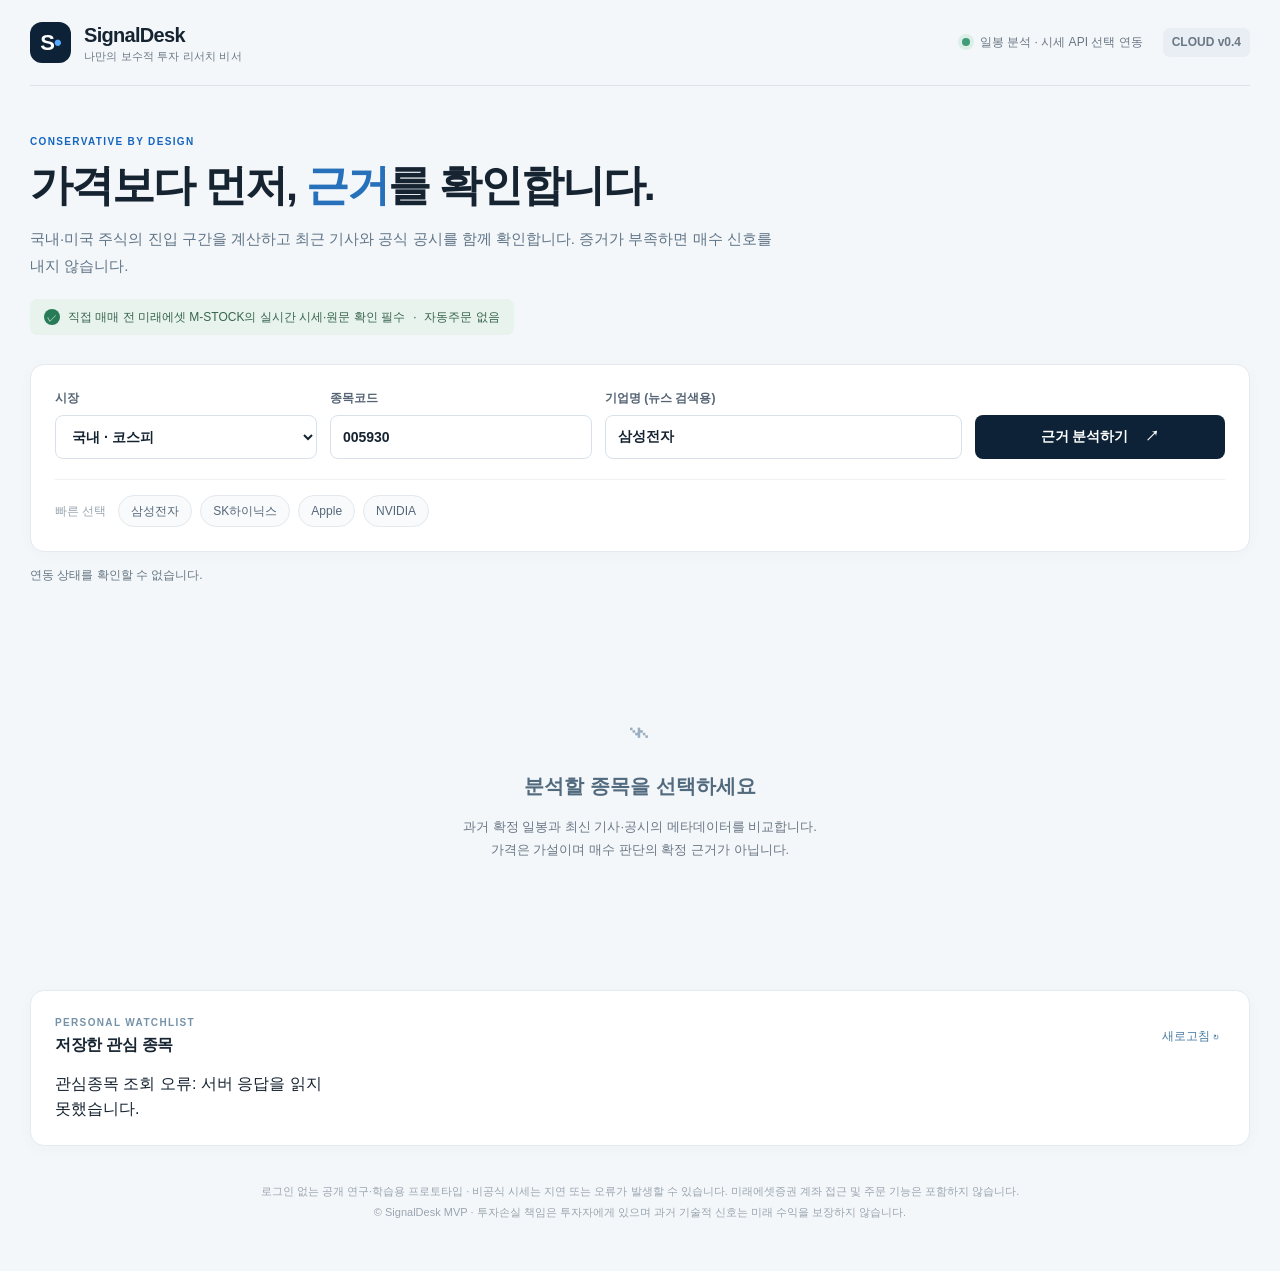
==== static/index.html @ 6f180c1d "Restore StockDesk v0.4 source snapshot for safe migration" ====
<!doctype html>
<html lang="ko">
<head>
  <meta charset="utf-8"/><meta name="viewport" content="width=device-width, initial-scale=1"/>
  <meta name="color-scheme" content="light"/>
  <title>매수 구간 연구소 | 보수적인 주식 가격 알림 비서</title>
  <link rel="stylesheet" href="/static/style.css"/>
</head>
<body>
  <div class="app-shell">
    <header class="topbar">
      <div class="brand"><div class="logo">S<span>•</span></div><div><strong>SignalDesk</strong><small>나만의 보수적 투자 리서치 비서</small></div></div>
      <div class="top-right"><div class="live-dot"></div><span>일봉 분석 · 시세 API 선택 연동</span><span class="version">CLOUD v0.4</span></div>
    </header>
    <main>
      <section class="hero">
        <div class="hero-label">CONSERVATIVE BY DESIGN</div>
        <h1>가격보다 먼저, <em>근거</em>를 확인합니다.</h1>
        <p>국내·미국 주식의 진입 구간을 계산하고 최근 기사와 공식 공시를 함께 확인합니다. 증거가 부족하면 매수 신호를 내지 않습니다.</p>
        <div class="safety"><span class="shield">✓</span> 직접 매매 전 미래에셋 M-STOCK의 실시간 시세·원문 확인 필수 <span>·</span> 자동주문 없음</div>
      </section>

      <section class="search-panel">
        <form id="analyze-form">
          <label>시장<select id="market"><option value="KOSPI">국내 · 코스피</option><option value="KOSDAQ">국내 · 코스닥</option><option value="US">미국 · NYSE/나스닥</option></select></label>
          <label>종목코드<input id="symbol" required placeholder="예: 005930" maxlength="18" value="005930"/></label>
          <label class="name-field">기업명 (뉴스 검색용)<input id="company-name" placeholder="예: 삼성전자" maxlength="80" value="삼성전자"/></label>
          <button id="analyze-btn" class="primary" type="submit">근거 분석하기 <span>↗</span></button>
        </form>
        <div class="quick-picks"><span>빠른 선택</span>
          <button type="button" data-market="KOSPI" data-symbol="005930" data-name="삼성전자">삼성전자</button>
          <button type="button" data-market="KOSPI" data-symbol="000660" data-name="SK하이닉스">SK하이닉스</button>
          <button type="button" data-market="US" data-symbol="AAPL" data-name="Apple">Apple</button>
          <button type="button" data-market="US" data-symbol="NVDA" data-name="NVIDIA">NVIDIA</button>
        </div>
      </section>

      <section class="status-bar" id="setup-state">설정 상태 확인 중…</section>
      <div id="app-message" role="status" class="notice" hidden></div>
      <div id="empty-state" class="empty-state"><div class="empty-icon">⌁</div><h2>분석할 종목을 선택하세요</h2><p>과거 확정 일봉과 최신 기사·공시의 메타데이터를 비교합니다.<br/>가격은 가설이며 매수 판단의 확정 근거가 아닙니다.</p></div>

      <div id="result-area" hidden>
        <section class="result-head card"><div><div class="eyebrow" id="result-market">MARKET OVERVIEW</div><h2 id="result-name"></h2><div class="result-date" id="result-date"></div></div>
          <div class="price-block"><div class="eyebrow">마지막 확정 종가</div><div class="price" id="close-price"></div><div class="status-pill" id="signal-status"></div></div></section>
        <section class="card quote-card"><div><div class="eyebrow">OPTIONAL MARKET SNAPSHOT</div><h3>추가 시세 조회 (KIS 선택 연동)</h3><p id="quote-info" class="small-note">KIS API가 연결되지 않으면 확정 종가만 분석합니다.</p></div><div id="quote-value" class="quote-value">별도 시세 미연결</div></section>
        <div class="analysis-grid">
          <div class="main-column">
            <section class="card range-card"><div class="section-heading"><div><div class="eyebrow">PRICE ZONE · 기술적 시나리오</div><h3>매수 검토 가격대</h3></div><div class="info-icon" title="기술적 수준을 수식으로 계산한 가격 가설입니다.">ⓘ</div></div>
              <div class="entry-zone" id="entry-zone">—</div><div class="entry-caption">이 구간에 왔다고 무조건 매수하는 것은 아닙니다. 모든 검증 조건을 통과해야 검토할 수 있습니다.</div>
              <div class="price-stats"><div><div class="stat-title">손절 기준 가설</div><strong id="stop-price">—</strong></div><div><div class="stat-title">60일 고가 90분위 저항</div><strong id="target-price">—</strong></div><div><div class="stat-title">예상 손익비</div><strong id="rr-value">—</strong></div></div>
              <div class="chart-wrap"><svg id="price-chart" viewBox="0 0 750 255" preserveAspectRatio="none" role="img" aria-label="최근 확정 일봉의 종가 및 기술적 수준"></svg></div>
              <div class="chart-legend"><span><i class="legend-dot black"></i>확정 종가</span><span><i class="legend-dot blue"></i>진입 검토 구간</span><span><i class="legend-dot red"></i>손절 기준</span></div>
            </section>
            <section class="card"><div class="section-heading"><div><div class="eyebrow">CHECKLIST</div><h3>가격 산출에 사용한 검증 조건</h3></div><span class="subtle" id="pass-count"></span></div><div id="condition-list" class="check-list"></div></section>
            <section class="card evidence-explainer"><div class="section-heading"><div><div class="eyebrow">PRICE REASONS · 설명 가능한 산식</div><h3>왜 이 가격대를 관찰하나요?</h3></div><a class="guide-link" href="/static/evidence-guide.html" target="_blank" rel="noopener noreferrer">전체 분석 기준 보기 ↗</a></div><div id="evidence-reasons" class="reason-list">분석 후 가격·위험·근거 요약이 나타납니다.</div></section>
            <section class="card"><div class="eyebrow">EXPLAINABILITY</div><h3>가격이 계산되는 방법</h3><div class="method-list" id="formula-list"></div><p class="small-note" id="formula-caveat"></p></section>
          </div>
          <aside class="side-column">
            <section class="card verification"><div class="eyebrow">EVIDENCE GATE</div><h3>외부 근거 확인</h3><p class="subtle">뉴스·공시는 제목/발행일과 링크를 수집합니다. 원문 내용은 사람이 직접 확인해야 합니다.</p><div id="evidence-check-list" class="check-list"></div><div class="alert-warning" id="red-flags" hidden></div></section>
            <section class="card"><div class="section-heading"><div><div class="eyebrow">LIVE SOURCES*</div><h3>최신 기사</h3></div><span class="small-tag">발행시점 표시</span></div><div id="news-list" class="source-list"></div><p class="small-note">*RSS 수집 시점 기준. 원문 전문·실시간 속보 확인을 보장하지 않습니다.</p></section>
            <section class="card"><div class="section-heading"><div><div class="eyebrow">OFFICIAL FILINGS</div><h3>금융감독원 / SEC 공시</h3></div></div><div id="filings-list" class="source-list"></div></section>
            <section class="card"><div class="section-heading"><div><div class="eyebrow">OFFICIAL FINANCIAL FACTS</div><h3>공식 재무계정</h3></div></div><p class="subtle">OpenDART / SEC에 등록된 공시 수치입니다. 연결/별도, 분기 누적 여부, 회계기간을 확인해야 하며 단독으로 적정 매수가를 산출하지 않습니다.</p><div id="financials-list" class="source-list"></div></section>
            <section class="card"><div class="section-heading"><div><div class="eyebrow">RESEARCH COVERAGE · UNVERIFIED</div><h3>증권사 보고서 관련 보도</h3></div></div><p class="subtle">원문 리포트를 자동 열람하거나 검증한 것이 아니라, 목표주가·실적전망 관련 보도 검색 결과입니다. 보도 속 수치와 발행기관·발행일을 원문과 대조해야 합니다.</p><div id="research-list" class="source-list"></div></section>
            <section class="card"><div class="section-heading"><div><div class="eyebrow">AI NOTES · OPTIONAL</div><h3>추가 AI 요약 (공개 웹앱 비활성)</h3></div></div><div id="ai-content" class="summary-block">공개 서버에서 무제한 유료 API 호출을 막기 위해 AI 요약을 비활성화합니다. 가격 산출 근거와 자료 목록은 위에 표시됩니다.</div></section>
          </aside>
        </div>
        <section class="card document-library"><div class="section-heading"><div><div class="eyebrow">TRACEABLE EVIDENCE · 근거 자료실</div><h3>이 종목의 가격 판단에 참고할 문서</h3></div><span class="small-tag" id="document-count">자료 확인 전</span></div><p class="subtle">각 자료는 가격 계산에 사용했는지, 공식 원문인지, 기사 제목만 확인했는지를 구분합니다. 제목 검색만으로 보고서 원문을 분석했다고 주장하지 않습니다.</p><div id="document-index" class="document-index"><p class="source-empty">종목 분석 후 관련 자료가 표시됩니다.</p></div><p class="small-note">공시·재무자료는 수집 가능한 경우에만 표시됩니다. 최신 기사와 리포트 관련 보도는 검증되지 않은 참고 자료입니다.</p><a class="guide-link" href="/static/evidence-guide.html" target="_blank" rel="noopener noreferrer">매수가 산식·검증 조건·출처 우선순위 설명서 열기 ↗</a></section>
        <section class="card backtest-card"><div class="section-heading"><div><div class="eyebrow">TECHNICAL-ONLY BACKTEST</div><h3>과거 데이터에서 매매 규칙 검증하기</h3></div></div><p class="subtle">뉴스·공시의 과거 시점 원문을 복원하지 않은 <strong>기술지표만의 과거 검증</strong>입니다. 신호를 종가에 확인한 후 다음 거래일 시가가 범위 안일 때만 진입합니다. 손절·저항 동시 도달 시 손절을 먼저 적용합니다.</p><div class="backtest-actions"><label>최대 보유 기간<select id="backtest-horizon"><option value="5">5거래일</option><option value="10" selected>10거래일</option><option value="20">20거래일</option></select></label><button class="secondary" id="backtest-button" type="button">최근 3년 기술적 전략 검증</button></div><div id="backtest-result" class="backtest-output" aria-live="polite">검증을 실행하면 실제 과거 데이터 기준 거래 건수, 승률, 수익률, 최대 낙폭과 가정을 확인할 수 있습니다.</div></section>
        <section class="card watch-card"><div><div class="eyebrow">PRICE ALERT</div><h3>관심 종목 &amp; 가격 기준 저장</h3><p class="subtle" id="watch-help">환경 확인 중…</p></div>
        <form id="watch-form"><label>매수 관찰 기준 (이하)<input type="number" id="watch-buy" placeholder="선택" min="0.01" step="0.01"/></label><label>매도 관찰 기준 (이상)<input type="number" id="watch-sell" placeholder="선택" min="0.01" step="0.01"/></label><button class="secondary" type="submit">관심 종목 저장</button></form></section>
      </div>
      <section class="card watchlist-panel"><div class="section-heading"><div><div class="eyebrow">PERSONAL WATCHLIST</div><h3>저장한 관심 종목</h3></div><button class="text-btn" id="refresh-watch" type="button">새로고침 ↻</button></div><div id="watchlist-items" class="watch-items"><div class="subtle">저장된 종목을 불러오는 중…</div></div></section>
      <footer>로그인 없는 공개 연구·학습용 프로토타입 · 비공식 시세는 지연 또는 오류가 발생할 수 있습니다. 미래에셋증권 계좌 접근 및 주문 기능은 포함하지 않습니다.<br/>© SignalDesk MVP · 투자손실 책임은 투자자에게 있으며 과거 기술적 신호는 미래 수익을 보장하지 않습니다.</footer>
    </main>
  </div>
  <script defer src="/static/app.js"></script>
</body>
</html>
---- static/style.css ----
:root{--ink:#162331;--sub:#6a7785;--muted:#9aa6b1;--border:#e4eaf0;--bg:#f4f7fa;--card:#fff;--blue:#1565c0;--navy:#0d2236;--green:#177b55;--red:#c24c52;--amber:#9e6b18}
*{box-sizing:border-box}html,body{margin:0;padding:0}body{font-family:Inter,'Pretendard',-apple-system,BlinkMacSystemFont,'Segoe UI','Malgun Gothic',sans-serif;background:var(--bg);color:var(--ink);line-height:1.53}button,input,select{font:inherit}button{cursor:pointer}button:disabled{opacity:.55;cursor:wait}
.app-shell{max-width:1320px;margin:auto;padding:0 30px 40px}.topbar{height:86px;display:flex;align-items:center;justify-content:space-between;border-bottom:1px solid #dce4ea}.brand{display:flex;gap:13px;align-items:center}.brand strong{display:block;font-size:20px;font-weight:800;letter-spacing:-.7px}.brand small{display:block;color:var(--sub);font-size:11px;letter-spacing:.15px;margin-top:-3px}.logo{width:41px;height:41px;border-radius:12px;background:var(--navy);color:#fff;display:flex;justify-content:center;align-items:center;font-weight:800;font-size:22px;letter-spacing:-1px}.logo span{color:#58a8ff}.top-right{display:flex;align-items:center;gap:10px;font-size:12px;color:var(--sub)}.live-dot{height:8px;width:8px;background:#409b79;border-radius:50%;box-shadow:0 0 0 4px #dcefe7}.version{background:#e9eef4;padding:5px 9px;border-radius:7px;margin-left:10px;font-weight:700}
.hero{padding:48px 0 29px}.hero-label,.eyebrow{font-size:10px;letter-spacing:1.35px;font-weight:800;color:#7592a9}.hero-label{color:var(--blue)}.hero h1{font-size:clamp(28px,3.7vw,43px);letter-spacing:-2px;margin:10px 0 12px;line-height:1.25}.hero h1 em{font-style:normal;color:#2771ba}.hero p{color:#607587;margin:0;max-width:750px;font-size:15px;line-height:1.8}.safety{font-size:12px;color:#38654e;margin-top:20px;background:#e8f3ed;padding:9px 14px;display:inline-flex;align-items:center;gap:8px;border-radius:7px}.shield{border-radius:50%;background:#277b57;color:white;height:16px;width:16px;display:inline-flex;justify-content:center;align-items:center;font-size:10px}
.search-panel,.card{background:var(--card);border:1px solid var(--border);border-radius:14px;box-shadow:0 3px 15px rgba(33,61,86,.027)}.search-panel{padding:24px}.search-panel form{display:grid;grid-template-columns:1.1fr 1.1fr 1.5fr 1.05fr;align-items:end;gap:13px}label{display:flex;flex-direction:column;gap:7px;font-size:12px;font-weight:700;color:#556474}input,select{border:1px solid #d8e1e9;border-radius:8px;background:white;color:var(--ink);padding:12px;font-size:14px;min-width:0;outline:none;height:44px}input:focus,select:focus{border-color:#5e97d0;box-shadow:0 0 0 3px #e5f0fc}button.primary{border:none;border-radius:8px;background:var(--navy);color:white;height:44px;font-size:14px;font-weight:700;display:flex;align-items:center;justify-content:center;gap:17px}button.primary:hover{background:#24465f}.quick-picks{display:flex;align-items:center;gap:8px;border-top:1px solid #eff2f5;margin-top:20px;padding-top:15px;flex-wrap:wrap}.quick-picks span{color:var(--muted);font-size:12px;margin-right:4px}.quick-picks button{border:1px solid #e3e9ee;padding:6px 12px;border-radius:20px;background:#f8fafb;color:#55677a;font-size:12px}.quick-picks button:hover{color:var(--blue);border-color:#c3d9eb}
.status-bar{font-size:12px;color:#667783;margin:14px 0 24px}.notice{margin:15px 0;background:#fff7e7;padding:13px 16px;color:#85601d;border:1px solid #f1d8a5;border-radius:9px;font-size:13px}.empty-state{padding:90px 20px 95px;text-align:center;color:var(--sub)}.empty-icon{font-size:41px;margin-bottom:10px;color:#9baec0}.empty-state h2{font-size:20px;color:#526a7e;margin:0 0 9px}.empty-state p{font-size:13px;line-height:1.8}.card{padding:24px}.result-head{display:flex;justify-content:space-between;align-items:center;margin-bottom:18px;gap:20px}.result-head h2{font-size:28px;letter-spacing:-.9px;margin:4px 0}.result-date{font-size:12px;color:var(--sub)}.price-block{text-align:right}.price{font-size:28px;line-height:1.35;font-weight:800;letter-spacing:-.9px}.status-pill{font-size:12px;font-weight:700;border-radius:30px;padding:5px 12px;display:inline-block;margin-top:7px;color:#546b78;background:#ebf0f3}.status-pill.ok{color:#21734d;background:#e4f4eb}.status-pill.hold{color:#976515;background:#fff3d9}.status-pill.no{color:#687888;background:#edf2f6}.analysis-grid{display:grid;grid-template-columns:minmax(0,1.75fr) minmax(315px,1fr);gap:18px}.main-column,.side-column{display:flex;flex-direction:column;gap:18px;min-width:0}.section-heading{display:flex;align-items:center;justify-content:space-between;gap:12px}h3{font-size:16px;letter-spacing:-.3px;margin:3px 0 16px}.section-heading h3{margin-bottom:0}.info-icon{font-size:17px;color:#a3b1be}.entry-zone{font-size:clamp(24px,3vw,35px);font-weight:800;color:#1666b0;margin:17px 0 4px;letter-spacing:-1.1px}.entry-caption{font-size:12px;color:#778592}.price-stats{display:grid;grid-template-columns:repeat(3,1fr);margin-top:24px;padding:17px 0 18px;border-top:1px solid #eef2f6;border-bottom:1px solid #eef2f6;gap:12px}.price-stats>div{border-right:1px solid #eef2f6}.price-stats>div:last-child{border-right:0}.stat-title{font-size:11px;color:#8595a1;margin-bottom:5px}.price-stats strong{font-size:17px}.price-stats>div:first-child strong{color:var(--red)}.chart-wrap{margin-top:18px;background:linear-gradient(180deg,#fbfdff,#fff);border-radius:7px;min-height:255px}.chart-wrap svg{width:100%;height:255px}.chart-legend{display:flex;gap:20px;align-items:center;color:#82909d;font-size:11px}.legend-dot{display:inline-block;height:8px;width:8px;border-radius:2px;margin-right:5px}.legend-dot.black{background:#243e54}.legend-dot.blue{background:#8abaf0}.legend-dot.red{background:#e88787}.check-list{margin-top:14px}.check-item{display:flex;gap:10px;padding:11px 0;border-bottom:1px solid #eef2f5}.check-item:last-child{border-bottom:none}.check-icon{width:22px;height:22px;border-radius:50%;display:flex;align-items:center;justify-content:center;flex-shrink:0;font-size:11px;font-weight:800;background:#fff0e8;color:#b77a46}.check-icon.yes{background:#e5f4eb;color:#27815c}.check-name{font-size:13px;font-weight:700}.check-detail{font-size:11px;color:var(--sub);margin-top:3px;line-height:1.6}.subtle{font-size:12px;color:#81909c;line-height:1.7}.method-list{display:flex;flex-direction:column;gap:10px}.method-item{background:#f7f9fb;border:1px solid #edf0f4;border-radius:7px;padding:10px 12px}.method-item strong{font-size:11px;color:#5d7180;display:block;margin-bottom:3px}.method-item div{font-size:12px;color:#263e51}.small-note{font-size:11px;color:#8e9aa5;line-height:1.7;margin:12px 0 0}.source-list{margin-top:10px}.source-item{display:block;padding:12px 0;border-bottom:1px solid #eef1f4;text-decoration:none}.source-item:last-child{border-bottom:none}.source-item:hover .source-title{color:var(--blue)}.source-title{font-size:13px;line-height:1.6;color:#2b4459;font-weight:650}.source-meta{font-size:11px;color:#83939f;margin-top:5px}.source-empty{font-size:12px;color:#8896a1;padding:15px 0}.alert-warning{background:#fff4e6;border:1px solid #f5dcad;border-radius:8px;padding:13px;color:#8e6225;margin-top:12px;font-size:12px}.summary-block{font-size:12px;line-height:1.85;color:#576879;background:#f6f9fb;border-radius:8px;padding:15px;margin-top:16px;white-space:pre-line}.small-tag{font-size:10px;color:#738ca2;white-space:nowrap;background:#f1f5f8;padding:4px 7px;border-radius:7px}
.watch-card{margin-top:20px;display:grid;grid-template-columns:1.2fr 1.2fr;gap:20px;align-items:center}.watch-card p{margin:0}.watch-card form{display:flex;align-items:end;gap:12px}.watch-card form label{flex:1}.secondary{background:#e6eff7;border:1px solid #c9dae9;border-radius:8px;height:44px;white-space:nowrap;font-weight:700;color:#21557f;padding:0 17px}.secondary:hover{background:#dcebf7}.watchlist-panel{margin-top:20px}.watch-items{margin-top:15px;display:grid;gap:8px;grid-template-columns:repeat(auto-fill,minmax(250px,1fr))}.watch-item{border:1px solid #e6edf2;border-radius:9px;padding:12px 14px;display:flex;justify-content:space-between;align-items:center;gap:9px}.watch-item strong{display:block;font-size:13px}.watch-item small{display:block;font-size:11px;color:var(--sub);margin-top:3px}.watch-actions{display:flex;gap:4px}.watch-actions button{background:#f2f6f9;border:none;color:#5d7484;border-radius:5px;padding:7px 9px;font-size:11px}.watch-actions button:hover{background:#e5eef6}.text-btn{border:0;background:none;color:#487ba2;font-size:12px}code{font-family:'Cascadia Code',monospace;font-size:.95em}footer{padding:35px 0 8px;font-size:11px;color:#99a5b0;line-height:1.9;text-align:center}
@media(max-width:1050px){.search-panel form{grid-template-columns:repeat(2,1fr)}.analysis-grid{grid-template-columns:1fr}.side-column{display:grid;grid-template-columns:1fr 1fr;align-items:start}.watch-card{grid-template-columns:1fr}}@media(max-width:640px){.app-shell{padding:0 13px 30px}.topbar{height:70px}.top-right .version{display:none}.top-right{font-size:10px}.brand small{font-size:10px}.hero{padding:33px 4px 23px}.hero p{font-size:13px}.safety{font-size:11px;line-height:1.5}.search-panel,.card{padding:16px}.search-panel form{grid-template-columns:1fr 1fr;gap:10px}.search-panel .name-field{grid-column:1/3}.search-panel .primary{grid-column:1/3}.result-head{align-items:start}.result-head h2{font-size:20px}.price{font-size:20px}.entry-zone{font-size:26px}.price-stats strong{font-size:13px}.side-column{display:flex}.watch-card form{flex-wrap:wrap}.watch-card form label{min-width:40%}.watch-card form button{width:100%}}

.quote-card{margin:0 0 18px;display:flex;align-items:center;justify-content:space-between;gap:18px}.quote-card h3{margin-bottom:4px}.quote-card .small-note{margin-top:4px;max-width:830px}.quote-value{font-size:19px;font-weight:800;white-space:nowrap;color:#295e91}.backtest-card{margin-top:20px}.backtest-actions{display:flex;align-items:end;gap:12px;margin-top:15px}.backtest-actions label{min-width:155px}.backtest-output{padding-top:17px;font-size:12px;color:var(--sub)}.bt-grid{display:grid;grid-template-columns:repeat(5,minmax(0,1fr));gap:10px}.bt-grid>div{background:#f6f9fc;border-radius:7px;padding:13px 10px;display:flex;flex-direction:column;gap:5px}.bt-grid small{font-size:11px}.bt-grid strong{font-size:17px;color:#294e6f}.bt-trades{max-height:180px;overflow:auto;padding:10px 0;line-height:2}.bt-trades div{border-bottom:1px solid #eef3f7}.backtest-output details{margin-top:14px}@media(max-width:760px){.quote-card{display:block}.quote-value{margin-top:12px}.bt-grid{grid-template-columns:repeat(2,minmax(0,1fr))}.backtest-actions{flex-wrap:wrap}}

/* Cloud deployment login */
.cloud-access-form{display:flex;flex-wrap:wrap;gap:14px;align-items:end;max-width:700px;margin-top:12px}.cloud-access-form label{flex:1;min-width:210px}.cloud-access-form input{width:100%;margin-top:6px}

/* Transparent evidence index · v0.4 */
.evidence-explainer{border-color:#cbddeb}.reason-list{margin-top:17px}.reason-line{display:flex;gap:11px;align-items:flex-start;margin-bottom:9px}.reason-line>span{flex:0 0 25px;height:25px;background:#e8f1f9;color:#2c6295;border-radius:8px;text-align:center;line-height:25px;font-size:12px;font-weight:700}.reason-line p{margin:2px 0;font-size:12px;color:#40586b;line-height:1.7}.guide-link{font-size:12px;color:#286aa1;text-decoration:none;font-weight:650}.guide-link:hover{text-decoration:underline}.document-library{margin-top:20px}.document-index{display:grid;grid-template-columns:repeat(2,minmax(0,1fr));gap:12px;margin:18px 0}.evidence-document{display:block;padding:15px;border:1px solid #e4ebf0;border-radius:10px;text-decoration:none;color:inherit;background:#fcfdff}.evidence-document:hover{border-color:#8db7d6;background:#f5faff}.document-main{display:flex;flex-wrap:wrap;gap:6px;align-items:center}.document-main strong{font-size:12px}.document-tier{font-size:10px;font-weight:700;padding:3px 6px;border-radius:5px;background:#e8f2fa;color:#316895}.document-meta{color:#6f8394;font-size:10px;margin:7px 0}.evidence-document p{font-size:11px;color:#466173;margin:8px 0 4px}.evidence-document small{color:#997138;font-size:10px;line-height:1.5}@media(max-width:760px){.document-index{grid-template-columns:1fr}.evidence-explainer .section-heading,.document-library .section-heading{align-items:start;flex-direction:column}}
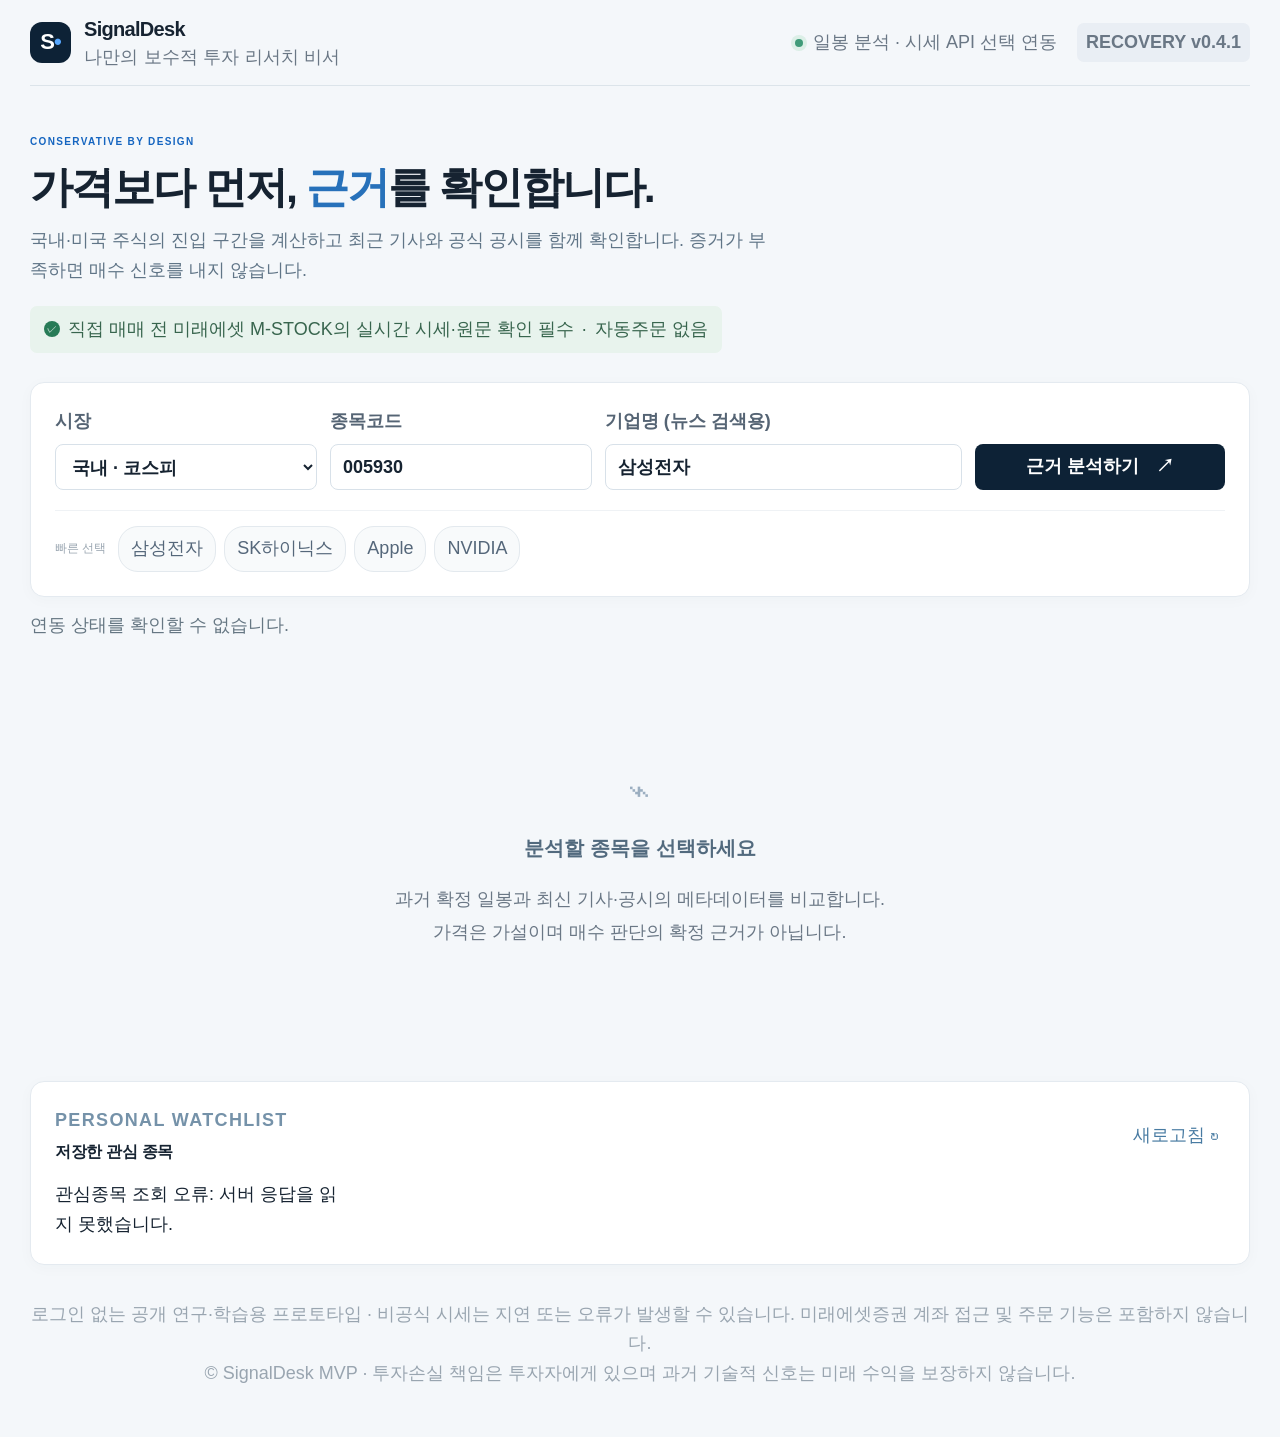
==== commit 8d6ec5b7: "Integrate Naver-only domestic candles, financial data safety gate, readable results" ====
--- a/static/index.html
+++ b/static/index.html
@@ -10,7 +10,7 @@
   <div class="app-shell">
     <header class="topbar">
       <div class="brand"><div class="logo">S<span>•</span></div><div><strong>SignalDesk</strong><small>나만의 보수적 투자 리서치 비서</small></div></div>
-      <div class="top-right"><div class="live-dot"></div><span>일봉 분석 · 시세 API 선택 연동</span><span class="version">CLOUD v0.4</span></div>
+      <div class="top-right"><div class="live-dot"></div><span>일봉 분석 · 시세 API 선택 연동</span><span class="version">RECOVERY v0.4.1</span></div>
     </header>
     <main>
       <section class="hero">
@@ -40,9 +40,10 @@
       <div id="empty-state" class="empty-state"><div class="empty-icon">⌁</div><h2>분석할 종목을 선택하세요</h2><p>과거 확정 일봉과 최신 기사·공시의 메타데이터를 비교합니다.<br/>가격은 가설이며 매수 판단의 확정 근거가 아닙니다.</p></div>
 
       <div id="result-area" hidden>
+        <section class="card quality-panel" aria-live="polite"><h3>데이터 정확성·재무 검증</h3><p id="quality-status">기준 데이터 확인 전</p><ul id="quality-warnings"></ul></section>
         <section class="result-head card"><div><div class="eyebrow" id="result-market">MARKET OVERVIEW</div><h2 id="result-name"></h2><div class="result-date" id="result-date"></div></div>
           <div class="price-block"><div class="eyebrow">마지막 확정 종가</div><div class="price" id="close-price"></div><div class="status-pill" id="signal-status"></div></div></section>
-        <section class="card quote-card"><div><div class="eyebrow">OPTIONAL MARKET SNAPSHOT</div><h3>추가 시세 조회 (KIS 선택 연동)</h3><p id="quote-info" class="small-note">KIS API가 연결되지 않으면 확정 종가만 분석합니다.</p></div><div id="quote-value" class="quote-value">별도 시세 미연결</div></section>
+        <section class="card quote-card"><div><div class="eyebrow">OPTIONAL MARKET SNAPSHOT</div><h3>현재가 참고: 국내 네이버증권 / 미국 KIS 선택 연동</h3><p id="quote-info" class="small-note">KIS API가 연결되지 않으면 확정 종가만 분석합니다.</p></div><div id="quote-value" class="quote-value">별도 시세 미연결</div></section>
         <div class="analysis-grid">
           <div class="main-column">
             <section class="card range-card"><div class="section-heading"><div><div class="eyebrow">PRICE ZONE · 기술적 시나리오</div><h3>매수 검토 가격대</h3></div><div class="info-icon" title="기술적 수준을 수식으로 계산한 가격 가설입니다.">ⓘ</div></div>
@@ -73,6 +74,6 @@
       <footer>로그인 없는 공개 연구·학습용 프로토타입 · 비공식 시세는 지연 또는 오류가 발생할 수 있습니다. 미래에셋증권 계좌 접근 및 주문 기능은 포함하지 않습니다.<br/>© SignalDesk MVP · 투자손실 책임은 투자자에게 있으며 과거 기술적 신호는 미래 수익을 보장하지 않습니다.</footer>
     </main>
   </div>
-  <script defer src="/static/app.js"></script>
+  <script defer src="/static/app.js?v=041r"></script>
 </body>
 </html>
--- a/static/style.css
+++ b/static/style.css
@@ -14,3 +14,8 @@
 
 /* Transparent evidence index · v0.4 */
 .evidence-explainer{border-color:#cbddeb}.reason-list{margin-top:17px}.reason-line{display:flex;gap:11px;align-items:flex-start;margin-bottom:9px}.reason-line>span{flex:0 0 25px;height:25px;background:#e8f1f9;color:#2c6295;border-radius:8px;text-align:center;line-height:25px;font-size:12px;font-weight:700}.reason-line p{margin:2px 0;font-size:12px;color:#40586b;line-height:1.7}.guide-link{font-size:12px;color:#286aa1;text-decoration:none;font-weight:650}.guide-link:hover{text-decoration:underline}.document-library{margin-top:20px}.document-index{display:grid;grid-template-columns:repeat(2,minmax(0,1fr));gap:12px;margin:18px 0}.evidence-document{display:block;padding:15px;border:1px solid #e4ebf0;border-radius:10px;text-decoration:none;color:inherit;background:#fcfdff}.evidence-document:hover{border-color:#8db7d6;background:#f5faff}.document-main{display:flex;flex-wrap:wrap;gap:6px;align-items:center}.document-main strong{font-size:12px}.document-tier{font-size:10px;font-weight:700;padding:3px 6px;border-radius:5px;background:#e8f2fa;color:#316895}.document-meta{color:#6f8394;font-size:10px;margin:7px 0}.evidence-document p{font-size:11px;color:#466173;margin:8px 0 4px}.evidence-document small{color:#997138;font-size:10px;line-height:1.5}@media(max-width:760px){.document-index{grid-template-columns:1fr}.evidence-explainer .section-heading,.document-library .section-heading{align-items:start;flex-direction:column}}
+
+/* v0.4.1 recovery: readable 18px Malgun Gothic; no small-text exceptions. */
+html,body{font-family:'Malgun Gothic','맑은 고딕',sans-serif;font-size:18px!important}
+body,button,input,select,label,p,small,summary,.small-note,.subtle,.source-meta,.check-detail,.eyebrow,.brand small,.result-date,.source-empty,.method-item div,.entry-caption,.quote-card .small-note,.top-right,.status-bar,.watch-item small,.source-title,.safety,.hero p,.quick-picks button,.stat-title,.status-pill,.check-name,.document-meta,.notice,footer{font-size:18px!important;line-height:1.65}
+input,select,button{min-height:46px} .quality-panel{margin-bottom:18px;border-left:5px solid #ad7c32;background:#fffaf2}.quality-panel ul{padding-left:25px;margin:6px 0}.quality-panel li{margin:4px 0}
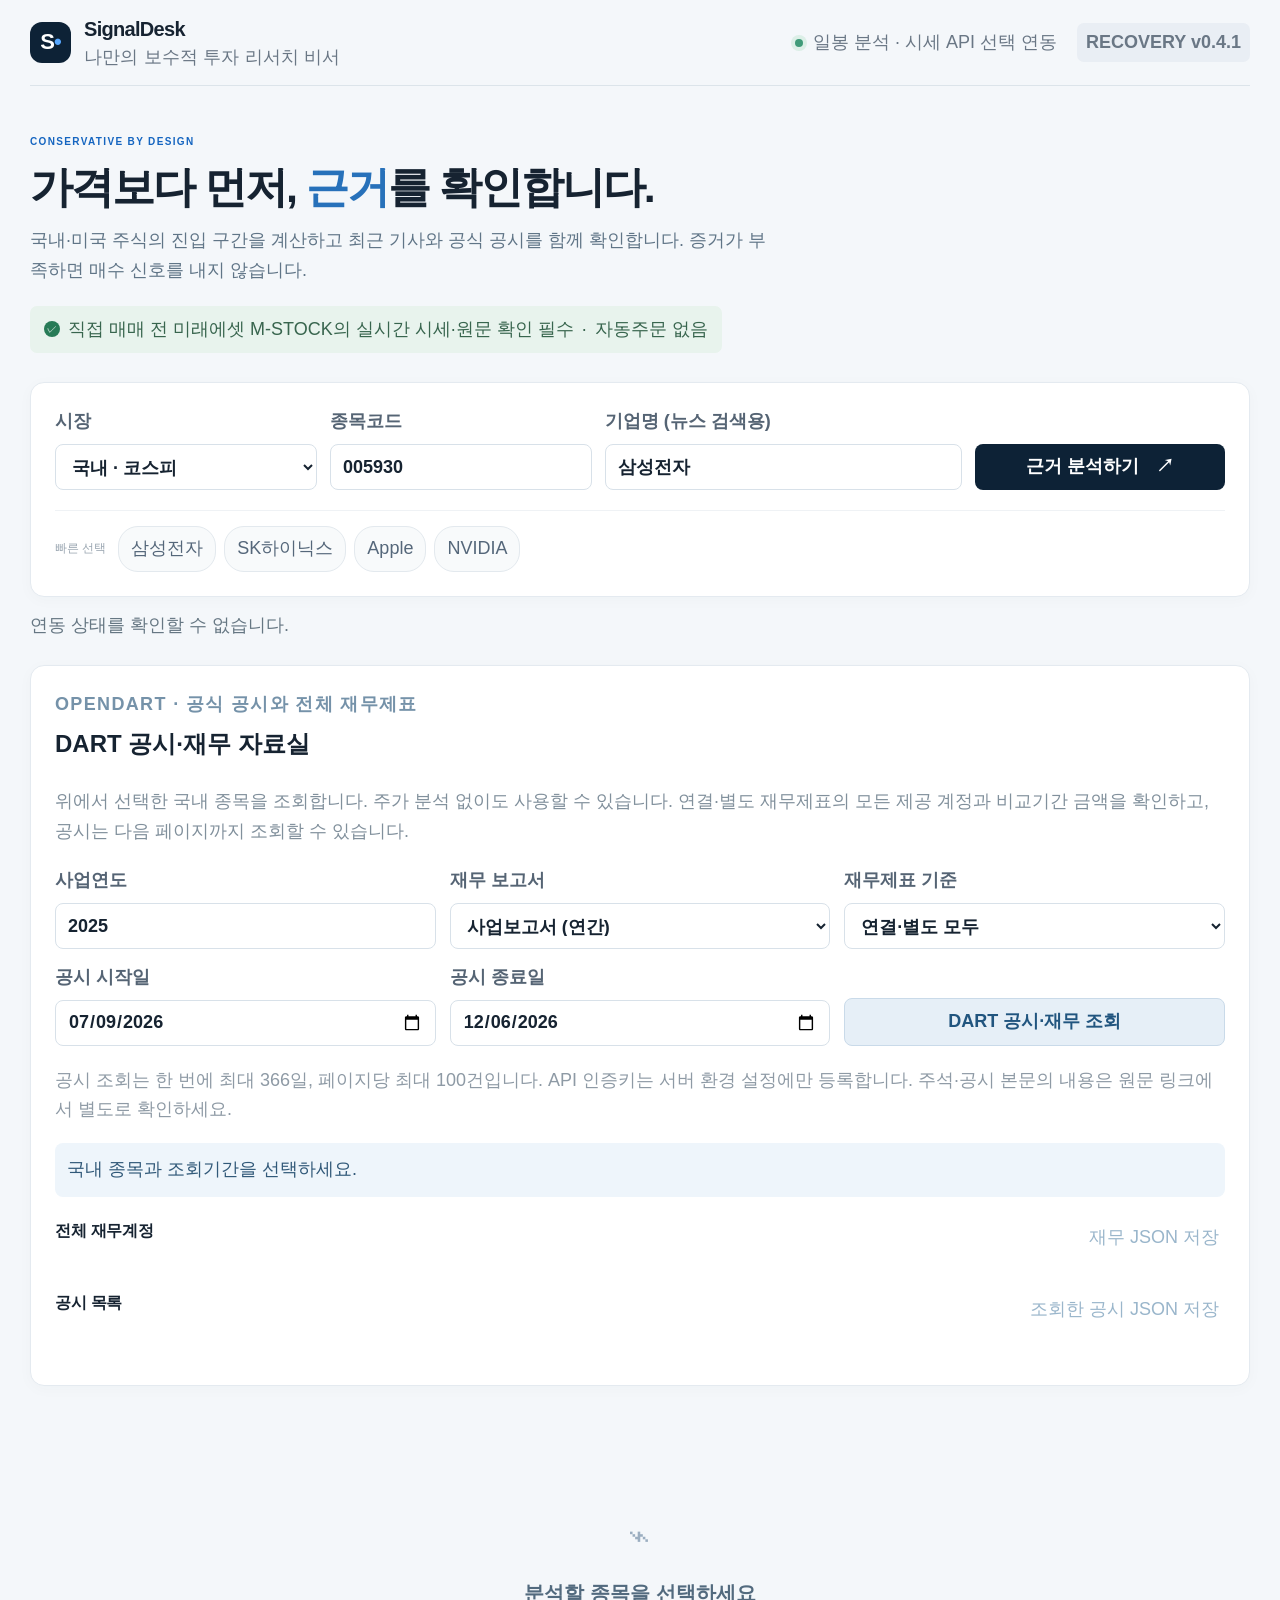
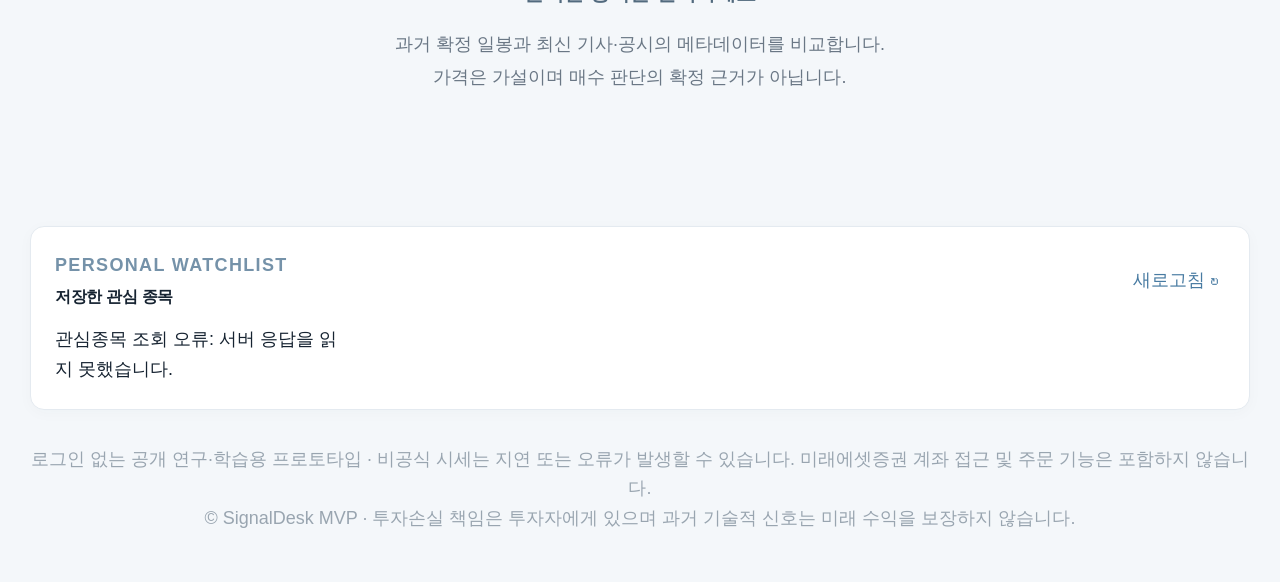
==== commit 147110d6: "Expand DART reports and fix Naver daily price loading" ====
--- a/static/index.html
+++ b/static/index.html
@@ -37,6 +37,24 @@
 
       <section class="status-bar" id="setup-state">설정 상태 확인 중…</section>
       <div id="app-message" role="status" class="notice" hidden></div>
+      <section class="card dart-panel" aria-labelledby="dart-heading">
+        <div class="section-heading"><div><div class="eyebrow">OPENDART · 공식 공시와 전체 재무제표</div><h2 id="dart-heading">DART 공시·재무 자료실</h2></div></div>
+        <p class="subtle">위에서 선택한 국내 종목을 조회합니다. 주가 분석 없이도 사용할 수 있습니다. 연결·별도 재무제표의 모든 제공 계정과 비교기간 금액을 확인하고, 공시는 다음 페이지까지 조회할 수 있습니다.</p>
+        <form id="dart-form" class="dart-controls">
+          <label for="dart-year">사업연도<input id="dart-year" type="number" min="2015" step="1" required/></label>
+          <label for="dart-report">재무 보고서<select id="dart-report"><option value="11011">사업보고서 (연간)</option><option value="11013">1분기보고서</option><option value="11012">반기보고서</option><option value="11014">3분기보고서</option></select></label>
+          <label for="dart-basis">재무제표 기준<select id="dart-basis"><option value="BOTH">연결·별도 모두</option><option value="CFS">연결 (CFS)</option><option value="OFS">별도 (OFS)</option></select></label>
+          <label for="dart-begin">공시 시작일<input id="dart-begin" type="date" required/></label>
+          <label for="dart-end">공시 종료일<input id="dart-end" type="date" required/></label>
+          <button id="dart-submit" class="secondary" type="submit">DART 공시·재무 조회</button>
+        </form>
+        <p class="small-note">공시 조회는 한 번에 최대 366일, 페이지당 최대 100건입니다. API 인증키는 서버 환경 설정에만 등록합니다. 주석·공시 본문의 내용은 원문 링크에서 별도로 확인하세요.</p>
+        <p id="dart-status" class="dart-status" role="status" aria-live="polite">국내 종목과 조회기간을 선택하세요.</p>
+        <div class="dart-results">
+          <section aria-labelledby="dart-financial-heading"><div class="section-heading"><h3 id="dart-financial-heading">전체 재무계정</h3><button id="dart-financial-download" class="text-btn" type="button" disabled>재무 JSON 저장</button></div><div id="dart-financial-status" role="status" aria-live="polite"></div><div id="dart-financial-results"></div></section>
+          <section aria-labelledby="dart-disclosure-heading"><div class="section-heading"><h3 id="dart-disclosure-heading">공시 목록</h3><button id="dart-disclosure-download" class="text-btn" type="button" disabled>조회한 공시 JSON 저장</button></div><div id="dart-disclosure-status" role="status" aria-live="polite"></div><div id="dart-disclosure-results" class="dart-disclosures"></div><div class="dart-page-actions"><button id="dart-more" class="secondary" type="button" hidden>다음 공시 100건 불러오기</button><button id="dart-all" class="secondary" type="button" hidden>공시 전체 불러오기</button></div></section>
+        </div>
+      </section>
       <div id="empty-state" class="empty-state"><div class="empty-icon">⌁</div><h2>분석할 종목을 선택하세요</h2><p>과거 확정 일봉과 최신 기사·공시의 메타데이터를 비교합니다.<br/>가격은 가설이며 매수 판단의 확정 근거가 아닙니다.</p></div>
 
       <div id="result-area" hidden>
@@ -75,5 +93,6 @@
     </main>
   </div>
   <script defer src="/static/app.js?v=041r"></script>
+  <script defer src="/static/dart.js?v=1"></script>
 </body>
 </html>
--- a/static/style.css
+++ b/static/style.css
@@ -19,3 +19,5 @@
 html,body{font-family:'Malgun Gothic','맑은 고딕',sans-serif;font-size:18px!important}
 body,button,input,select,label,p,small,summary,.small-note,.subtle,.source-meta,.check-detail,.eyebrow,.brand small,.result-date,.source-empty,.method-item div,.entry-caption,.quote-card .small-note,.top-right,.status-bar,.watch-item small,.source-title,.safety,.hero p,.quick-picks button,.stat-title,.status-pill,.check-name,.document-meta,.notice,footer{font-size:18px!important;line-height:1.65}
 input,select,button{min-height:46px} .quality-panel{margin-bottom:18px;border-left:5px solid #ad7c32;background:#fffaf2}.quality-panel ul{padding-left:25px;margin:6px 0}.quality-panel li{margin:4px 0}
+
+.dart-panel{margin:18px 0 24px}.dart-panel h2{font-size:24px;margin:5px 0}.dart-controls{display:grid;grid-template-columns:repeat(3,minmax(0,1fr));gap:14px;align-items:end;margin:20px 0}.dart-controls button{white-space:normal;height:auto;min-height:48px}.dart-status{padding:12px;border-radius:8px;background:#eef5fb;color:#315979}.dart-results{display:grid;gap:26px}.dart-results>section{min-width:0}.dart-results .section-heading{align-items:start;flex-wrap:wrap}.dart-results .section-heading button{white-space:normal;text-align:left;font-size:18px}.dart-basis{margin:14px 0;border:1px solid #dbe5ee;border-radius:9px;padding:12px}.dart-basis>summary{font-weight:700;cursor:pointer}.dart-sheet{margin-top:12px}.dart-sheet>summary{padding:8px;background:#f3f7fb;cursor:pointer}.dart-source-note{padding:12px;margin-top:12px;background:#fff7e7;border-radius:8px}.dart-source-note p{margin:5px 0}.dart-table-wrap{overflow-x:auto;max-width:100%;margin-top:8px}.dart-table{border-collapse:collapse;width:100%;min-width:1200px;font-size:18px}.dart-table caption{text-align:left;padding:10px 0;color:#536d81}.dart-table th,.dart-table td{padding:12px;border:1px solid #dce5ed;vertical-align:top;text-align:left}.dart-table thead th{background:#edf4fa;white-space:nowrap}.dart-table tbody th{min-width:210px;font-weight:600}.dart-table td{min-width:125px}.dart-table small{display:block;color:#63788a;margin-top:7px;font-weight:400;overflow-wrap:anywhere}.dart-amount{white-space:nowrap;font-variant-numeric:tabular-nums}.dart-table a,.dart-disclosure a{color:#24699e}.dart-disclosures{max-height:650px;overflow:auto;margin:14px 0}.dart-disclosure{padding:14px 4px;border-bottom:1px solid #e4eaf0}.dart-disclosure h4{margin:0;font-size:18px}.dart-disclosure p{margin:7px 0 0;color:#667c8e;overflow-wrap:anywhere}.dart-disclosure a{text-decoration:none}.dart-disclosure a:hover{text-decoration:underline}.dart-page-actions{display:flex;gap:12px;flex-wrap:wrap}.dart-page-actions button{white-space:normal;height:auto;padding-top:8px;padding-bottom:8px}.dart-panel [role=status]{overflow-wrap:anywhere}@media(max-width:760px){.dart-controls{grid-template-columns:repeat(2,minmax(0,1fr))}.dart-controls button{grid-column:1/-1}.dart-table{min-width:1050px}.dart-results .section-heading{flex-direction:column;gap:6px}}@media(max-width:420px){.dart-controls{grid-template-columns:1fr}}
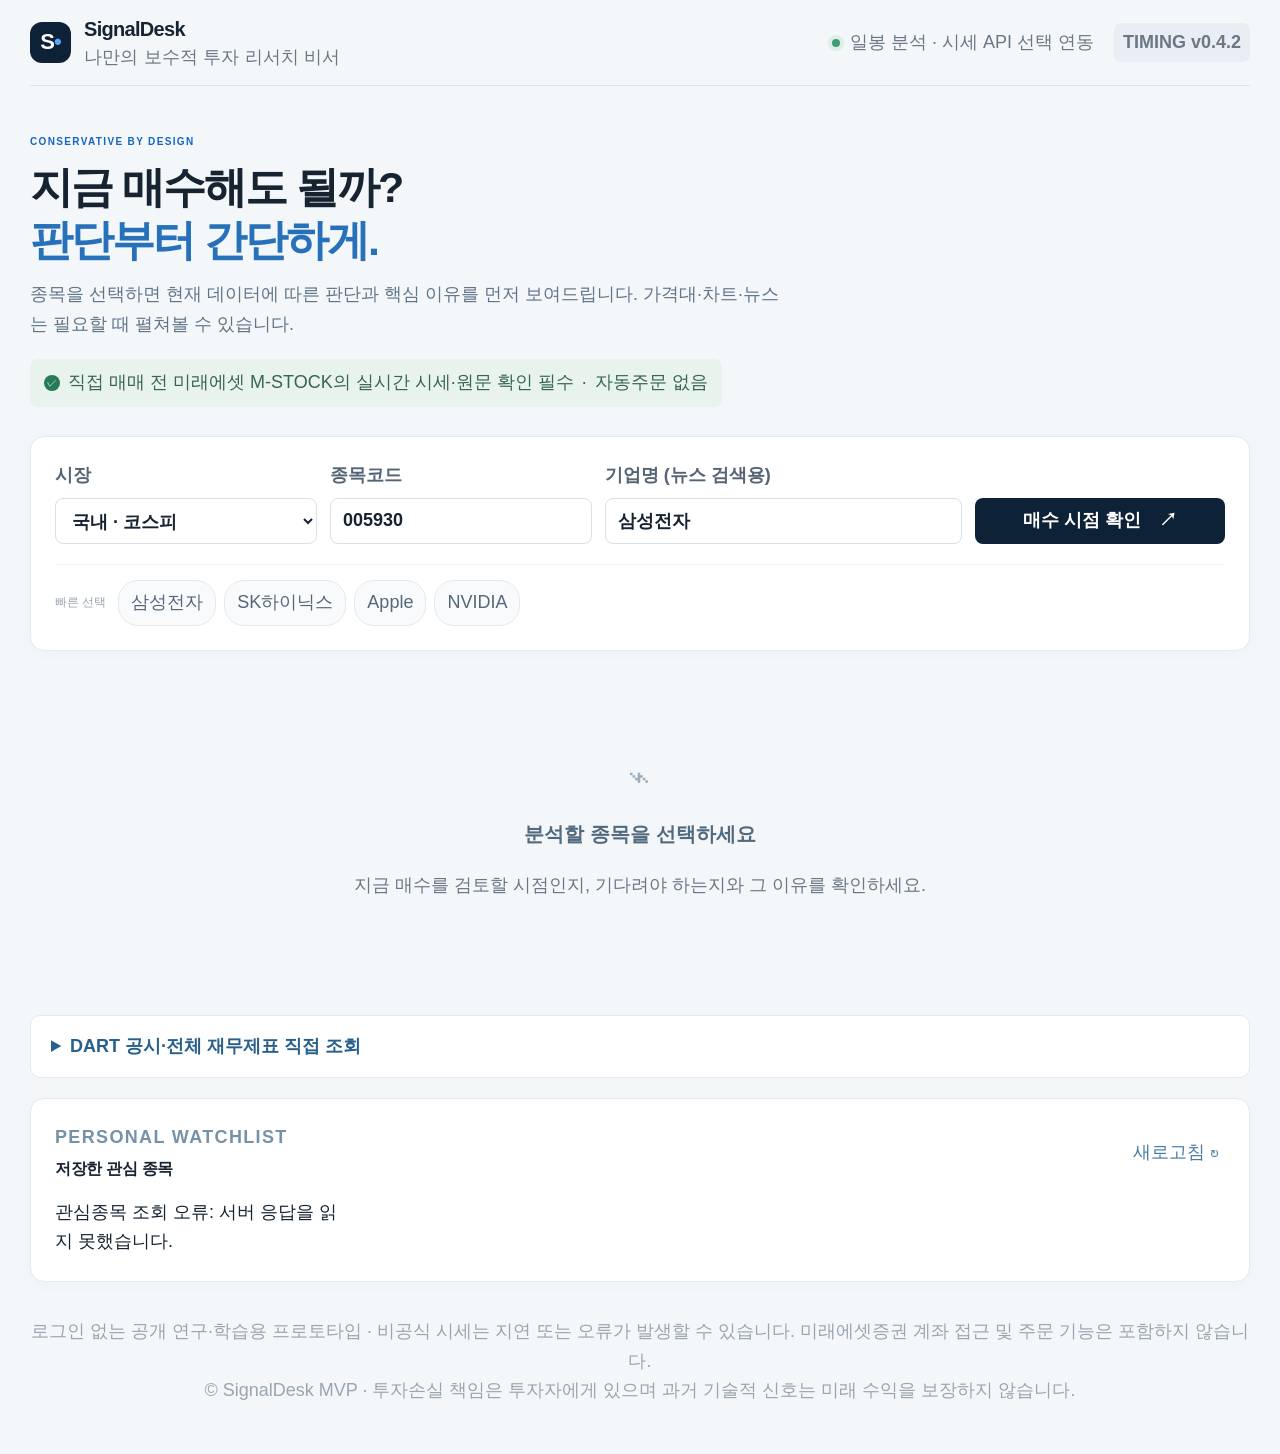
==== commit 40c73bd1: "Add stock timing summary, Naver research, US macro checks and stock questions Preserve existing DART" ====
--- a/static/index.html
+++ b/static/index.html
@@ -10,13 +10,13 @@
   <div class="app-shell">
     <header class="topbar">
       <div class="brand"><div class="logo">S<span>•</span></div><div><strong>SignalDesk</strong><small>나만의 보수적 투자 리서치 비서</small></div></div>
-      <div class="top-right"><div class="live-dot"></div><span>일봉 분석 · 시세 API 선택 연동</span><span class="version">RECOVERY v0.4.1</span></div>
+      <div class="top-right"><div class="live-dot"></div><span>일봉 분석 · 시세 API 선택 연동</span><span class="version">TIMING v0.4.2</span></div>
     </header>
     <main>
       <section class="hero">
         <div class="hero-label">CONSERVATIVE BY DESIGN</div>
-        <h1>가격보다 먼저, <em>근거</em>를 확인합니다.</h1>
-        <p>국내·미국 주식의 진입 구간을 계산하고 최근 기사와 공식 공시를 함께 확인합니다. 증거가 부족하면 매수 신호를 내지 않습니다.</p>
+        <h1>지금 매수해도 될까?<br/><em>판단부터 간단하게.</em></h1>
+        <p>종목을 선택하면 현재 데이터에 따른 판단과 핵심 이유를 먼저 보여드립니다. 가격대·차트·뉴스는 필요할 때 펼쳐볼 수 있습니다.</p>
         <div class="safety"><span class="shield">✓</span> 직접 매매 전 미래에셋 M-STOCK의 실시간 시세·원문 확인 필수 <span>·</span> 자동주문 없음</div>
       </section>
 
@@ -25,7 +25,7 @@
           <label>시장<select id="market"><option value="KOSPI">국내 · 코스피</option><option value="KOSDAQ">국내 · 코스닥</option><option value="US">미국 · NYSE/나스닥</option></select></label>
           <label>종목코드<input id="symbol" required placeholder="예: 005930" maxlength="18" value="005930"/></label>
           <label class="name-field">기업명 (뉴스 검색용)<input id="company-name" placeholder="예: 삼성전자" maxlength="80" value="삼성전자"/></label>
-          <button id="analyze-btn" class="primary" type="submit">근거 분석하기 <span>↗</span></button>
+          <button id="analyze-btn" class="primary" type="submit">매수 시점 확인 <span>↗</span></button>
         </form>
         <div class="quick-picks"><span>빠른 선택</span>
           <button type="button" data-market="KOSPI" data-symbol="005930" data-name="삼성전자">삼성전자</button>
@@ -35,8 +35,71 @@
         </div>
       </section>
 
-      <section class="status-bar" id="setup-state">설정 상태 확인 중…</section>
       <div id="app-message" role="status" class="notice" hidden></div>
+      <div id="empty-state" class="empty-state"><div class="empty-icon">⌁</div><h2>분석할 종목을 선택하세요</h2><p>지금 매수를 검토할 시점인지, 기다려야 하는지와 그 이유를 확인하세요.</p></div>
+
+      <section class="card loading-state" id="loading-state" role="status" hidden>
+        <div class="loading-indicator" aria-hidden="true"></div>
+        <div><strong id="loading-name"></strong><p>차트·재무·기사·공시를 함께 확인하고 있습니다.</p></div>
+      </section>
+      <div id="result-area" hidden>
+        <section class="card decision-card" id="decision-card" aria-live="polite">
+          <p class="decision-company" id="decision-company"></p>
+          <span class="decision-label" id="decision-label"></span>
+          <h2 id="decision-headline"></h2>
+          <ul class="decision-reasons" id="decision-reasons"></ul>
+          <div class="decision-next"><strong>다시 확인할 때</strong><p id="decision-next"></p></div>
+          <div class="decision-sources" id="decision-sources" aria-label="판단에 사용한 자료 확인 상태"></div>
+          <p class="small-note" id="decision-asof"></p>
+          <a class="guide-link" id="decision-source-link" target="_blank" rel="noopener noreferrer"></a>
+        </section>
+        <section class="card mini-qa" aria-labelledby="qa-heading">
+          <h3 id="qa-heading">이 종목에 질문하기</h3>
+          <form id="qa-form">
+            <input id="qa-input" type="text" maxlength="600" minlength="2" required placeholder="예: 지금 기다려야 하는 가장 큰 이유는?" aria-label="선택한 종목에 대해 궁금한 점"/>
+            <button id="qa-submit" class="secondary" type="submit">질문</button>
+          </form>
+          <div id="qa-result" hidden><p id="qa-notice" class="small-note" role="status"></p><div id="qa-answer"></div><div id="qa-sources"></div></div>
+        </section>
+        <details class="analysis-details" id="analysis-details">
+          <summary>가격대·차트·뉴스·검증 근거 자세히 보기</summary>
+          <div class="analysis-details-body">
+            <section class="status-bar" id="setup-state">설정 상태 확인 중…</section>
+            <section class="card macro-card"><div class="section-heading"><h3>미국 경제·시장 필수 점검</h3><span id="macro-status" class="small-tag"></span></div><p id="macro-summary"></p><div id="macro-metrics" class="macro-metrics"></div><ul id="macro-warnings"></ul><p class="small-note">금리·환율은 일별 관측, 물가는 월별 CPI 전년 동월 대비입니다. 지수·종목은 확정 일봉 등락이며, 발표일과 관측 기준일은 다를 수 있습니다.</p></section>
+        <section class="card quality-panel" aria-live="polite"><h3>데이터 정확성·재무 검증</h3><p id="quality-status">기준 데이터 확인 전</p><ul id="quality-warnings"></ul></section>
+        <section class="result-head card"><div><div class="eyebrow" id="result-market">MARKET OVERVIEW</div><h2 id="result-name"></h2><div class="result-date" id="result-date"></div></div>
+          <div class="price-block"><div class="eyebrow">마지막 확정 종가</div><div class="price" id="close-price"></div><div class="status-pill" id="signal-status"></div></div></section>
+        <section class="card quote-card"><div><div class="eyebrow">OPTIONAL MARKET SNAPSHOT</div><h3>현재가 참고: 국내 네이버증권 / 미국 KIS 선택 연동</h3><p id="quote-info" class="small-note">KIS API가 연결되지 않으면 확정 종가만 분석합니다.</p></div><div id="quote-value" class="quote-value">별도 시세 미연결</div></section>
+        <div class="analysis-grid">
+          <div class="main-column">
+            <section class="card range-card"><div class="section-heading"><div><div class="eyebrow">PRICE ZONE · 기술적 시나리오</div><h3>매수 검토 가격대</h3></div><div class="info-icon" title="기술적 수준을 수식으로 계산한 가격 가설입니다.">ⓘ</div></div>
+              <p class="status-pill hold" id="price-level-status"></p><div class="entry-zone" id="entry-zone">—</div><div class="entry-caption" id="entry-caption"></div>
+              <div class="price-stats"><div><div class="stat-title">손절 기준 가설</div><strong id="stop-price">—</strong></div><div><div class="stat-title">60일 고가 90분위 저항</div><strong id="target-price">—</strong></div><div><div class="stat-title">예상 손익비</div><strong id="rr-value">—</strong></div></div>
+              <div class="chart-wrap"><svg id="price-chart" viewBox="0 0 750 255" preserveAspectRatio="none" role="img" aria-label="최근 확정 일봉의 종가 및 기술적 수준"></svg></div>
+              <div class="chart-legend"><span><i class="legend-dot black"></i>확정 종가</span><span id="zone-legend"><i class="legend-dot blue"></i>진입 검토 구간</span><span id="stop-legend"><i class="legend-dot red"></i>손절 기준</span></div>
+            </section>
+            <section class="card"><div class="section-heading"><div><div class="eyebrow">CHECKLIST</div><h3>가격 산출에 사용한 검증 조건</h3></div><span class="subtle" id="pass-count"></span></div><div id="condition-list" class="check-list"></div></section>
+            <section class="card evidence-explainer"><div class="section-heading"><div><div class="eyebrow">PRICE REASONS · 설명 가능한 산식</div><h3>왜 이 가격대를 관찰하나요?</h3></div><a class="guide-link" href="/static/evidence-guide.html" target="_blank" rel="noopener noreferrer">전체 분석 기준 보기 ↗</a></div><div id="evidence-reasons" class="reason-list">분석 후 가격·위험·근거 요약이 나타납니다.</div></section>
+            <section class="card"><div class="eyebrow">EXPLAINABILITY</div><h3>가격이 계산되는 방법</h3><div class="method-list" id="formula-list"></div><p class="small-note" id="formula-caveat"></p></section>
+          </div>
+          <aside class="side-column">
+            <section class="card verification"><div class="eyebrow">EVIDENCE GATE</div><h3>외부 근거 확인</h3><p class="subtle">뉴스·공시는 제목/발행일과 링크를 수집합니다. 원문 내용은 사람이 직접 확인해야 합니다.</p><div id="evidence-check-list" class="check-list"></div><div class="alert-warning" id="red-flags" hidden></div></section>
+            <section class="card"><div class="section-heading"><div><div class="eyebrow">LIVE SOURCES*</div><h3>최신 기사</h3></div><span class="small-tag">발행시점 표시</span></div><div id="news-list" class="source-list"></div><p class="small-note">*RSS 수집 시점 기준. 원문 전문·실시간 속보 확인을 보장하지 않습니다.</p></section>
+            <section class="card"><div class="section-heading"><div><div class="eyebrow">OFFICIAL FILINGS</div><h3>금융감독원 / SEC 공시</h3></div></div><div id="filings-list" class="source-list"></div></section>
+            <section class="card"><div class="section-heading"><div><div class="eyebrow">FINANCIAL DATA · 출처 표시</div><h3>네이버 재무 · 공식 공시 수치</h3></div></div><p class="subtle">국내는 네이버증권 기업실적분석을 우선 조회하며, 조회 실패 시 OpenDART를 참고합니다. 출처·회계기간·연결/별도 기준을 구분하며, 네이버 집계치를 공식 공시로 표시하지 않습니다. 미국은 SEC 공시 수치를 사용합니다.</p><div id="financials-list" class="source-list"></div></section>
+            <section class="card"><div class="section-heading"><div><div class="eyebrow">RESEARCH COVERAGE · UNVERIFIED</div><h3>네이버 증권 리서치 · 관련 보도</h3></div></div><p class="subtle">국내는 네이버증권의 종목별 리서치 목록을 우선 조회합니다. 증권사·발행일과 원문 링크를 제공하며, PDF 내용을 분석한 것은 아닙니다. 조회 실패 시 관련 보도를 구분해 표시합니다.</p><div id="research-list" class="source-list"></div></section>
+            <section class="card"><div class="section-heading"><div><div class="eyebrow">AI NOTES · OPTIONAL</div><h3>추가 AI 요약 (공개 웹앱 비활성)</h3></div></div><div id="ai-content" class="summary-block">공개 서버에서 무제한 유료 API 호출을 막기 위해 AI 요약을 비활성화합니다. 가격 산출 근거와 자료 목록은 위에 표시됩니다.</div></section>
+          </aside>
+        </div>
+        <section class="card document-library"><div class="section-heading"><div><div class="eyebrow">TRACEABLE EVIDENCE · 근거 자료실</div><h3>이 종목의 가격 판단에 참고할 문서</h3></div><span class="small-tag" id="document-count">자료 확인 전</span></div><p class="subtle">각 자료는 가격 계산에 사용했는지, 공식 원문인지, 기사 제목만 확인했는지를 구분합니다. 제목 검색만으로 보고서 원문을 분석했다고 주장하지 않습니다.</p><div id="document-index" class="document-index"><p class="source-empty">종목 분석 후 관련 자료가 표시됩니다.</p></div><p class="small-note">공시·재무자료는 수집 가능한 경우에만 표시됩니다. 최신 기사와 리포트 관련 보도는 검증되지 않은 참고 자료입니다.</p><a class="guide-link" href="/static/evidence-guide.html" target="_blank" rel="noopener noreferrer">매수가 산식·검증 조건·출처 우선순위 설명서 열기 ↗</a></section>
+        <section class="card backtest-card"><div class="section-heading"><div><div class="eyebrow">TECHNICAL-ONLY BACKTEST</div><h3>과거 데이터에서 매매 규칙 검증하기</h3></div></div><p class="subtle">뉴스·공시의 과거 시점 원문을 복원하지 않은 <strong>기술지표만의 과거 검증</strong>입니다. 신호를 종가에 확인한 후 다음 거래일 시가가 범위 안일 때만 진입합니다. 손절·저항 동시 도달 시 손절을 먼저 적용합니다.</p><div class="backtest-actions"><label>최대 보유 기간<select id="backtest-horizon"><option value="5">5거래일</option><option value="10" selected>10거래일</option><option value="20">20거래일</option></select></label><button class="secondary" id="backtest-button" type="button">최근 3년 기술적 전략 검증</button></div><div id="backtest-result" class="backtest-output" aria-live="polite">검증을 실행하면 실제 과거 데이터 기준 거래 건수, 승률, 수익률, 최대 낙폭과 가정을 확인할 수 있습니다.</div></section>
+        <section class="card watch-card"><div><div class="eyebrow">PRICE ALERT</div><h3>관심 종목 &amp; 가격 기준 저장</h3><p class="subtle" id="watch-help">환경 확인 중…</p></div>
+        <form id="watch-form"><label>매수 관찰 기준 (이하)<input type="number" id="watch-buy" placeholder="선택" min="0.01" step="0.01"/></label><label>매도 관찰 기준 (이상)<input type="number" id="watch-sell" placeholder="선택" min="0.01" step="0.01"/></label><button class="secondary" type="submit">관심 종목 저장</button></form></section>
+          </div>
+        </details>
+      </div>
+      <details class="analysis-details" id="dart-details">
+        <summary>DART 공시·전체 재무제표 직접 조회</summary>
       <section class="card dart-panel" aria-labelledby="dart-heading">
         <div class="section-heading"><div><div class="eyebrow">OPENDART · 공식 공시와 전체 재무제표</div><h2 id="dart-heading">DART 공시·재무 자료실</h2></div></div>
         <p class="subtle">위에서 선택한 국내 종목을 조회합니다. 주가 분석 없이도 사용할 수 있습니다. 연결·별도 재무제표의 모든 제공 계정과 비교기간 금액을 확인하고, 공시는 다음 페이지까지 조회할 수 있습니다.</p>
@@ -55,44 +118,14 @@
           <section aria-labelledby="dart-disclosure-heading"><div class="section-heading"><h3 id="dart-disclosure-heading">공시 목록</h3><button id="dart-disclosure-download" class="text-btn" type="button" disabled>조회한 공시 JSON 저장</button></div><div id="dart-disclosure-status" role="status" aria-live="polite"></div><div id="dart-disclosure-results" class="dart-disclosures"></div><div class="dart-page-actions"><button id="dart-more" class="secondary" type="button" hidden>다음 공시 100건 불러오기</button><button id="dart-all" class="secondary" type="button" hidden>공시 전체 불러오기</button></div></section>
         </div>
       </section>
-      <div id="empty-state" class="empty-state"><div class="empty-icon">⌁</div><h2>분석할 종목을 선택하세요</h2><p>과거 확정 일봉과 최신 기사·공시의 메타데이터를 비교합니다.<br/>가격은 가설이며 매수 판단의 확정 근거가 아닙니다.</p></div>
-
-      <div id="result-area" hidden>
-        <section class="card quality-panel" aria-live="polite"><h3>데이터 정확성·재무 검증</h3><p id="quality-status">기준 데이터 확인 전</p><ul id="quality-warnings"></ul></section>
-        <section class="result-head card"><div><div class="eyebrow" id="result-market">MARKET OVERVIEW</div><h2 id="result-name"></h2><div class="result-date" id="result-date"></div></div>
-          <div class="price-block"><div class="eyebrow">마지막 확정 종가</div><div class="price" id="close-price"></div><div class="status-pill" id="signal-status"></div></div></section>
-        <section class="card quote-card"><div><div class="eyebrow">OPTIONAL MARKET SNAPSHOT</div><h3>현재가 참고: 국내 네이버증권 / 미국 KIS 선택 연동</h3><p id="quote-info" class="small-note">KIS API가 연결되지 않으면 확정 종가만 분석합니다.</p></div><div id="quote-value" class="quote-value">별도 시세 미연결</div></section>
-        <div class="analysis-grid">
-          <div class="main-column">
-            <section class="card range-card"><div class="section-heading"><div><div class="eyebrow">PRICE ZONE · 기술적 시나리오</div><h3>매수 검토 가격대</h3></div><div class="info-icon" title="기술적 수준을 수식으로 계산한 가격 가설입니다.">ⓘ</div></div>
-              <div class="entry-zone" id="entry-zone">—</div><div class="entry-caption">이 구간에 왔다고 무조건 매수하는 것은 아닙니다. 모든 검증 조건을 통과해야 검토할 수 있습니다.</div>
-              <div class="price-stats"><div><div class="stat-title">손절 기준 가설</div><strong id="stop-price">—</strong></div><div><div class="stat-title">60일 고가 90분위 저항</div><strong id="target-price">—</strong></div><div><div class="stat-title">예상 손익비</div><strong id="rr-value">—</strong></div></div>
-              <div class="chart-wrap"><svg id="price-chart" viewBox="0 0 750 255" preserveAspectRatio="none" role="img" aria-label="최근 확정 일봉의 종가 및 기술적 수준"></svg></div>
-              <div class="chart-legend"><span><i class="legend-dot black"></i>확정 종가</span><span><i class="legend-dot blue"></i>진입 검토 구간</span><span><i class="legend-dot red"></i>손절 기준</span></div>
-            </section>
-            <section class="card"><div class="section-heading"><div><div class="eyebrow">CHECKLIST</div><h3>가격 산출에 사용한 검증 조건</h3></div><span class="subtle" id="pass-count"></span></div><div id="condition-list" class="check-list"></div></section>
-            <section class="card evidence-explainer"><div class="section-heading"><div><div class="eyebrow">PRICE REASONS · 설명 가능한 산식</div><h3>왜 이 가격대를 관찰하나요?</h3></div><a class="guide-link" href="/static/evidence-guide.html" target="_blank" rel="noopener noreferrer">전체 분석 기준 보기 ↗</a></div><div id="evidence-reasons" class="reason-list">분석 후 가격·위험·근거 요약이 나타납니다.</div></section>
-            <section class="card"><div class="eyebrow">EXPLAINABILITY</div><h3>가격이 계산되는 방법</h3><div class="method-list" id="formula-list"></div><p class="small-note" id="formula-caveat"></p></section>
-          </div>
-          <aside class="side-column">
-            <section class="card verification"><div class="eyebrow">EVIDENCE GATE</div><h3>외부 근거 확인</h3><p class="subtle">뉴스·공시는 제목/발행일과 링크를 수집합니다. 원문 내용은 사람이 직접 확인해야 합니다.</p><div id="evidence-check-list" class="check-list"></div><div class="alert-warning" id="red-flags" hidden></div></section>
-            <section class="card"><div class="section-heading"><div><div class="eyebrow">LIVE SOURCES*</div><h3>최신 기사</h3></div><span class="small-tag">발행시점 표시</span></div><div id="news-list" class="source-list"></div><p class="small-note">*RSS 수집 시점 기준. 원문 전문·실시간 속보 확인을 보장하지 않습니다.</p></section>
-            <section class="card"><div class="section-heading"><div><div class="eyebrow">OFFICIAL FILINGS</div><h3>금융감독원 / SEC 공시</h3></div></div><div id="filings-list" class="source-list"></div></section>
-            <section class="card"><div class="section-heading"><div><div class="eyebrow">OFFICIAL FINANCIAL FACTS</div><h3>공식 재무계정</h3></div></div><p class="subtle">OpenDART / SEC에 등록된 공시 수치입니다. 연결/별도, 분기 누적 여부, 회계기간을 확인해야 하며 단독으로 적정 매수가를 산출하지 않습니다.</p><div id="financials-list" class="source-list"></div></section>
-            <section class="card"><div class="section-heading"><div><div class="eyebrow">RESEARCH COVERAGE · UNVERIFIED</div><h3>증권사 보고서 관련 보도</h3></div></div><p class="subtle">원문 리포트를 자동 열람하거나 검증한 것이 아니라, 목표주가·실적전망 관련 보도 검색 결과입니다. 보도 속 수치와 발행기관·발행일을 원문과 대조해야 합니다.</p><div id="research-list" class="source-list"></div></section>
-            <section class="card"><div class="section-heading"><div><div class="eyebrow">AI NOTES · OPTIONAL</div><h3>추가 AI 요약 (공개 웹앱 비활성)</h3></div></div><div id="ai-content" class="summary-block">공개 서버에서 무제한 유료 API 호출을 막기 위해 AI 요약을 비활성화합니다. 가격 산출 근거와 자료 목록은 위에 표시됩니다.</div></section>
-          </aside>
-        </div>
-        <section class="card document-library"><div class="section-heading"><div><div class="eyebrow">TRACEABLE EVIDENCE · 근거 자료실</div><h3>이 종목의 가격 판단에 참고할 문서</h3></div><span class="small-tag" id="document-count">자료 확인 전</span></div><p class="subtle">각 자료는 가격 계산에 사용했는지, 공식 원문인지, 기사 제목만 확인했는지를 구분합니다. 제목 검색만으로 보고서 원문을 분석했다고 주장하지 않습니다.</p><div id="document-index" class="document-index"><p class="source-empty">종목 분석 후 관련 자료가 표시됩니다.</p></div><p class="small-note">공시·재무자료는 수집 가능한 경우에만 표시됩니다. 최신 기사와 리포트 관련 보도는 검증되지 않은 참고 자료입니다.</p><a class="guide-link" href="/static/evidence-guide.html" target="_blank" rel="noopener noreferrer">매수가 산식·검증 조건·출처 우선순위 설명서 열기 ↗</a></section>
-        <section class="card backtest-card"><div class="section-heading"><div><div class="eyebrow">TECHNICAL-ONLY BACKTEST</div><h3>과거 데이터에서 매매 규칙 검증하기</h3></div></div><p class="subtle">뉴스·공시의 과거 시점 원문을 복원하지 않은 <strong>기술지표만의 과거 검증</strong>입니다. 신호를 종가에 확인한 후 다음 거래일 시가가 범위 안일 때만 진입합니다. 손절·저항 동시 도달 시 손절을 먼저 적용합니다.</p><div class="backtest-actions"><label>최대 보유 기간<select id="backtest-horizon"><option value="5">5거래일</option><option value="10" selected>10거래일</option><option value="20">20거래일</option></select></label><button class="secondary" id="backtest-button" type="button">최근 3년 기술적 전략 검증</button></div><div id="backtest-result" class="backtest-output" aria-live="polite">검증을 실행하면 실제 과거 데이터 기준 거래 건수, 승률, 수익률, 최대 낙폭과 가정을 확인할 수 있습니다.</div></section>
-        <section class="card watch-card"><div><div class="eyebrow">PRICE ALERT</div><h3>관심 종목 &amp; 가격 기준 저장</h3><p class="subtle" id="watch-help">환경 확인 중…</p></div>
-        <form id="watch-form"><label>매수 관찰 기준 (이하)<input type="number" id="watch-buy" placeholder="선택" min="0.01" step="0.01"/></label><label>매도 관찰 기준 (이상)<input type="number" id="watch-sell" placeholder="선택" min="0.01" step="0.01"/></label><button class="secondary" type="submit">관심 종목 저장</button></form></section>
-      </div>
+      </details>
       <section class="card watchlist-panel"><div class="section-heading"><div><div class="eyebrow">PERSONAL WATCHLIST</div><h3>저장한 관심 종목</h3></div><button class="text-btn" id="refresh-watch" type="button">새로고침 ↻</button></div><div id="watchlist-items" class="watch-items"><div class="subtle">저장된 종목을 불러오는 중…</div></div></section>
       <footer>로그인 없는 공개 연구·학습용 프로토타입 · 비공식 시세는 지연 또는 오류가 발생할 수 있습니다. 미래에셋증권 계좌 접근 및 주문 기능은 포함하지 않습니다.<br/>© SignalDesk MVP · 투자손실 책임은 투자자에게 있으며 과거 기술적 신호는 미래 수익을 보장하지 않습니다.</footer>
     </main>
   </div>
-  <script defer src="/static/app.js?v=041r"></script>
+  <script defer src="/static/decision.js?v=042"></script>
+  <script defer src="/static/app.js?v=042"></script>
+  <script defer src="/static/qa.js?v=042"></script>
   <script defer src="/static/dart.js?v=1"></script>
 </body>
 </html>
--- a/static/style.css
+++ b/static/style.css
@@ -20,4 +20,61 @@
 body,button,input,select,label,p,small,summary,.small-note,.subtle,.source-meta,.check-detail,.eyebrow,.brand small,.result-date,.source-empty,.method-item div,.entry-caption,.quote-card .small-note,.top-right,.status-bar,.watch-item small,.source-title,.safety,.hero p,.quick-picks button,.stat-title,.status-pill,.check-name,.document-meta,.notice,footer{font-size:18px!important;line-height:1.65}
 input,select,button{min-height:46px} .quality-panel{margin-bottom:18px;border-left:5px solid #ad7c32;background:#fffaf2}.quality-panel ul{padding-left:25px;margin:6px 0}.quality-panel li{margin:4px 0}
 
+/* A concise decision first; supporting data is available on demand. */
+.decision-card{margin-bottom:18px;border-top:4px solid var(--amber);padding:28px}
+.decision-company{margin:0 0 8px;color:var(--sub);font-weight:700}
+.decision-card h2{font-size:clamp(25px,3vw,32px);line-height:1.4;margin:0 0 20px;letter-spacing:-.6px}
+.decision-reasons{padding-left:24px;margin:0 0 22px;line-height:1.8}
+.decision-reasons li{margin:8px 0}
+.decision-next{background:#f5f8fb;border-radius:9px;padding:15px 18px}
+.decision-next strong{color:#365c7a}
+.decision-next p{margin:5px 0 0}
+.analysis-details{margin-bottom:18px}
+.analysis-details>summary{cursor:pointer;color:#285f8b;font-weight:700;padding:16px 20px;border:1px solid var(--border);border-radius:10px;background:#fff}
+.analysis-details>summary:focus-visible{outline:3px solid #5e97d0;outline-offset:3px}
+.analysis-details-body{padding-top:18px}
+@media(max-width:640px){.decision-card{padding:20px 16px}.decision-card h2{font-size:25px}.chart-legend{flex-wrap:wrap;gap:10px}}
+
+.decision-sources{display:flex;flex-wrap:wrap;gap:8px;margin-top:18px}
+.decision-sources>span{background:#f0f4f7;border:1px solid var(--border);border-radius:7px;padding:5px 10px;color:#526577;font-size:16px}
+.decision-sources strong{margin-left:4px;color:#354e65}
+.decision-card[data-tone="wait"]{border-top-color:#b17a3f}
+.decision-card[data-tone="watch"]{border-top-color:var(--blue)}
+.loading-state:not([hidden]){display:flex;align-items:center;gap:18px;margin-bottom:18px}
+.loading-state p{margin:5px 0 0;color:var(--sub)}
+.loading-indicator{width:28px;height:28px;border:3px solid #dce8f2;border-top-color:var(--blue);border-radius:50%;flex-shrink:0;animation:loading-spin 1s linear infinite}
+@keyframes loading-spin{to{transform:rotate(360deg)}}
+@media(prefers-reduced-motion:reduce){.loading-indicator{animation:none}}
+
+.decision-label{display:inline-block;padding:4px 11px;margin-bottom:10px;border-radius:6px;background:#edf1f5;color:#526577;font-weight:800}
+.decision-card[data-tone="wait"] .decision-label{color:#8f5d20;background:#fff1dc}
+.decision-card[data-tone="watch"] .decision-label{color:#1565c0;background:#e6f1fd}
+@media(max-width:640px){.top-right{display:none}.safety{display:block}.safety .shield{margin-right:6px}.search-panel form{grid-template-columns:minmax(0,1fr) minmax(0,1fr)}}
+
+.analysis-details-body{min-width:0;overflow-wrap:anywhere}
+.price-stats{grid-template-columns:repeat(3,minmax(0,1fr))}
+@media(max-width:640px){.result-head{flex-direction:column;align-items:flex-start}.price-block{text-align:left}}
+
+.mini-qa{margin:0 0 18px;padding:18px 22px}
+.mini-qa h3{margin:0 0 10px}
+.mini-qa form{display:flex;gap:8px}
+.mini-qa input{flex:1;min-width:0}
+#qa-answer{white-space:pre-wrap;line-height:1.8;margin-top:10px;overflow-wrap:anywhere}
+#qa-sources{display:flex;flex-wrap:wrap;gap:8px;margin-top:10px}
+#qa-sources a{color:var(--blue);font-size:16px;overflow-wrap:anywhere}
+.macro-card{margin-bottom:18px}
+.macro-metrics{display:grid;grid-template-columns:repeat(3,minmax(0,1fr));gap:10px}
+.macro-metric{background:#f6f8fb;border:1px solid var(--border);border-radius:8px;padding:13px}
+.macro-metric a{color:#2c5e88;text-decoration:none;font-weight:700}
+.macro-metric p{margin:8px 0;font-weight:700}
+.macro-metric small{color:var(--sub)}
+@media(max-width:640px){.mini-qa{padding:16px}.macro-metrics{grid-template-columns:1fr 1fr}.macro-metric{padding:10px}}
+
+.watch-card>div,.watch-card form{min-width:0}
+@media(max-width:1050px){.watch-card{grid-template-columns:minmax(0,1fr)}}
+@media(max-width:640px){.watch-card form{display:grid;grid-template-columns:repeat(2,minmax(0,1fr))}.watch-card form label{min-width:0}.watch-card form button{grid-column:1/-1}}
+
+.watch-card form label{min-width:0}
+.watch-card form input{width:100%}
+
 .dart-panel{margin:18px 0 24px}.dart-panel h2{font-size:24px;margin:5px 0}.dart-controls{display:grid;grid-template-columns:repeat(3,minmax(0,1fr));gap:14px;align-items:end;margin:20px 0}.dart-controls button{white-space:normal;height:auto;min-height:48px}.dart-status{padding:12px;border-radius:8px;background:#eef5fb;color:#315979}.dart-results{display:grid;gap:26px}.dart-results>section{min-width:0}.dart-results .section-heading{align-items:start;flex-wrap:wrap}.dart-results .section-heading button{white-space:normal;text-align:left;font-size:18px}.dart-basis{margin:14px 0;border:1px solid #dbe5ee;border-radius:9px;padding:12px}.dart-basis>summary{font-weight:700;cursor:pointer}.dart-sheet{margin-top:12px}.dart-sheet>summary{padding:8px;background:#f3f7fb;cursor:pointer}.dart-source-note{padding:12px;margin-top:12px;background:#fff7e7;border-radius:8px}.dart-source-note p{margin:5px 0}.dart-table-wrap{overflow-x:auto;max-width:100%;margin-top:8px}.dart-table{border-collapse:collapse;width:100%;min-width:1200px;font-size:18px}.dart-table caption{text-align:left;padding:10px 0;color:#536d81}.dart-table th,.dart-table td{padding:12px;border:1px solid #dce5ed;vertical-align:top;text-align:left}.dart-table thead th{background:#edf4fa;white-space:nowrap}.dart-table tbody th{min-width:210px;font-weight:600}.dart-table td{min-width:125px}.dart-table small{display:block;color:#63788a;margin-top:7px;font-weight:400;overflow-wrap:anywhere}.dart-amount{white-space:nowrap;font-variant-numeric:tabular-nums}.dart-table a,.dart-disclosure a{color:#24699e}.dart-disclosures{max-height:650px;overflow:auto;margin:14px 0}.dart-disclosure{padding:14px 4px;border-bottom:1px solid #e4eaf0}.dart-disclosure h4{margin:0;font-size:18px}.dart-disclosure p{margin:7px 0 0;color:#667c8e;overflow-wrap:anywhere}.dart-disclosure a{text-decoration:none}.dart-disclosure a:hover{text-decoration:underline}.dart-page-actions{display:flex;gap:12px;flex-wrap:wrap}.dart-page-actions button{white-space:normal;height:auto;padding-top:8px;padding-bottom:8px}.dart-panel [role=status]{overflow-wrap:anywhere}@media(max-width:760px){.dart-controls{grid-template-columns:repeat(2,minmax(0,1fr))}.dart-controls button{grid-column:1/-1}.dart-table{min-width:1050px}.dart-results .section-heading{flex-direction:column;gap:6px}}@media(max-width:420px){.dart-controls{grid-template-columns:1fr}}
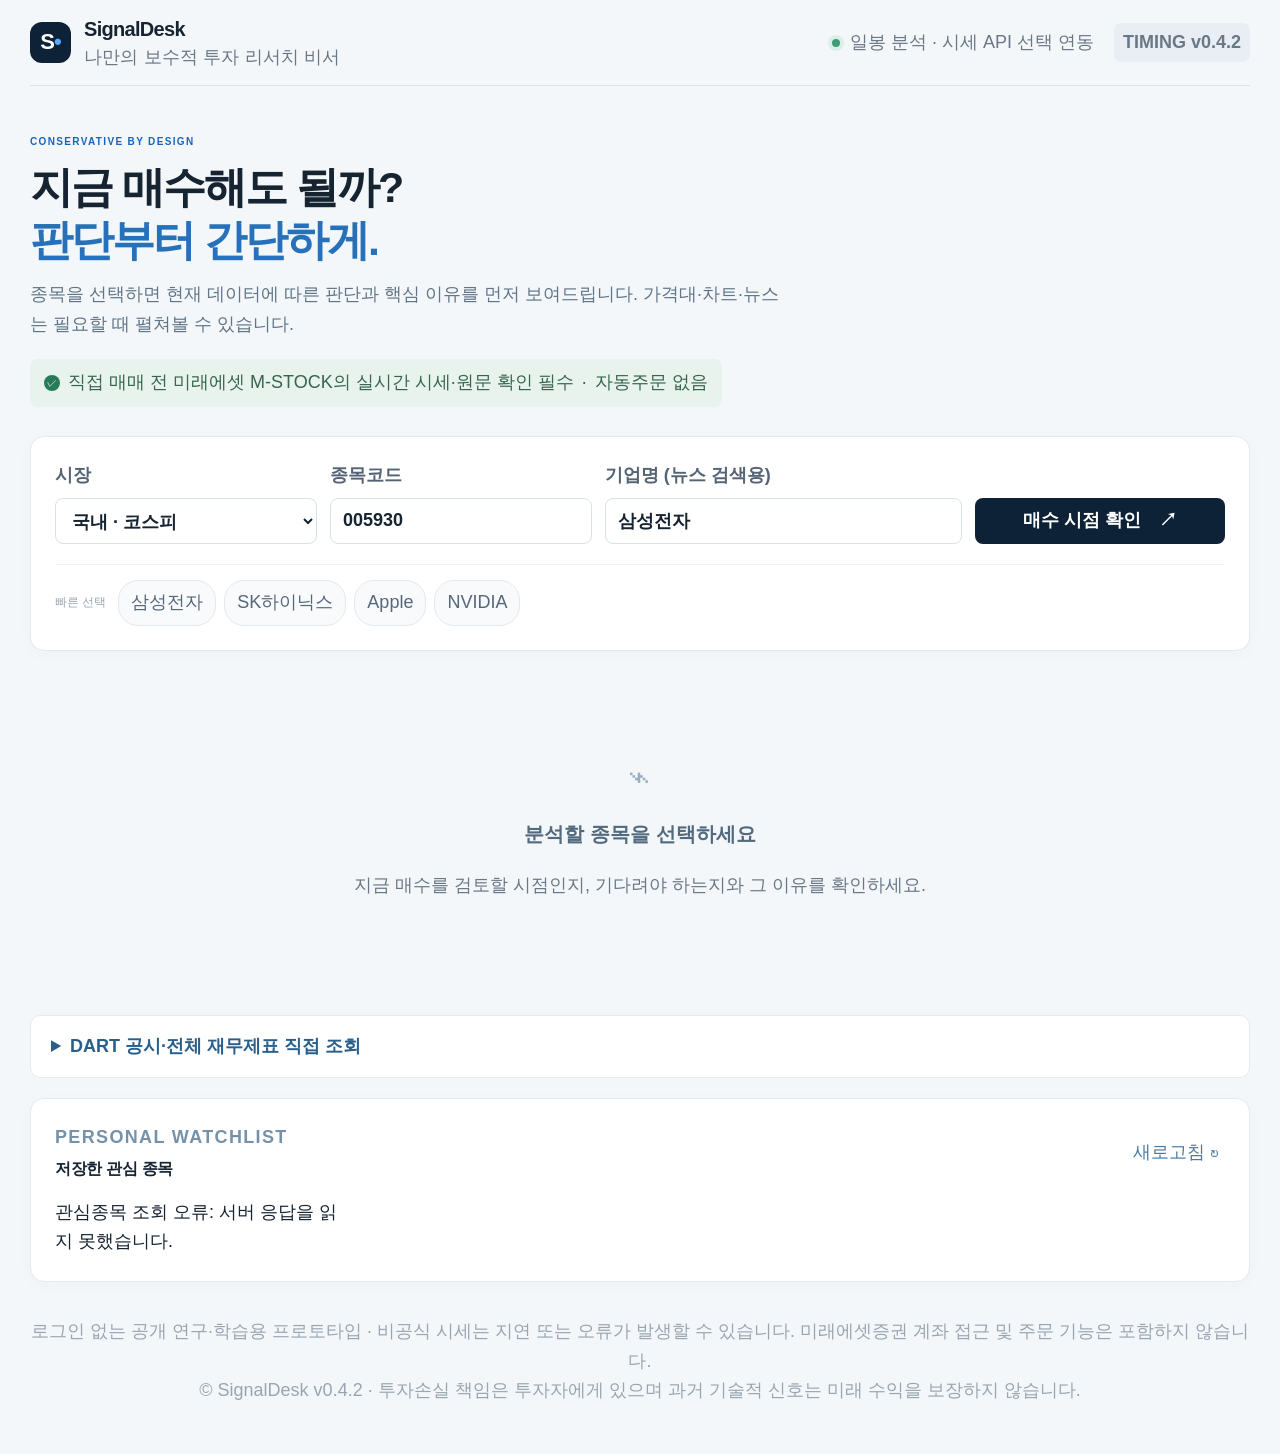
==== commit 75adf0c6: "Show release version in the mobile-visible footer" ====
--- a/static/index.html
+++ b/static/index.html
@@ -120,7 +120,7 @@
       </section>
       </details>
       <section class="card watchlist-panel"><div class="section-heading"><div><div class="eyebrow">PERSONAL WATCHLIST</div><h3>저장한 관심 종목</h3></div><button class="text-btn" id="refresh-watch" type="button">새로고침 ↻</button></div><div id="watchlist-items" class="watch-items"><div class="subtle">저장된 종목을 불러오는 중…</div></div></section>
-      <footer>로그인 없는 공개 연구·학습용 프로토타입 · 비공식 시세는 지연 또는 오류가 발생할 수 있습니다. 미래에셋증권 계좌 접근 및 주문 기능은 포함하지 않습니다.<br/>© SignalDesk MVP · 투자손실 책임은 투자자에게 있으며 과거 기술적 신호는 미래 수익을 보장하지 않습니다.</footer>
+      <footer>로그인 없는 공개 연구·학습용 프로토타입 · 비공식 시세는 지연 또는 오류가 발생할 수 있습니다. 미래에셋증권 계좌 접근 및 주문 기능은 포함하지 않습니다.<br/>© SignalDesk v0.4.2 · 투자손실 책임은 투자자에게 있으며 과거 기술적 신호는 미래 수익을 보장하지 않습니다.</footer>
     </main>
   </div>
   <script defer src="/static/decision.js?v=042"></script>
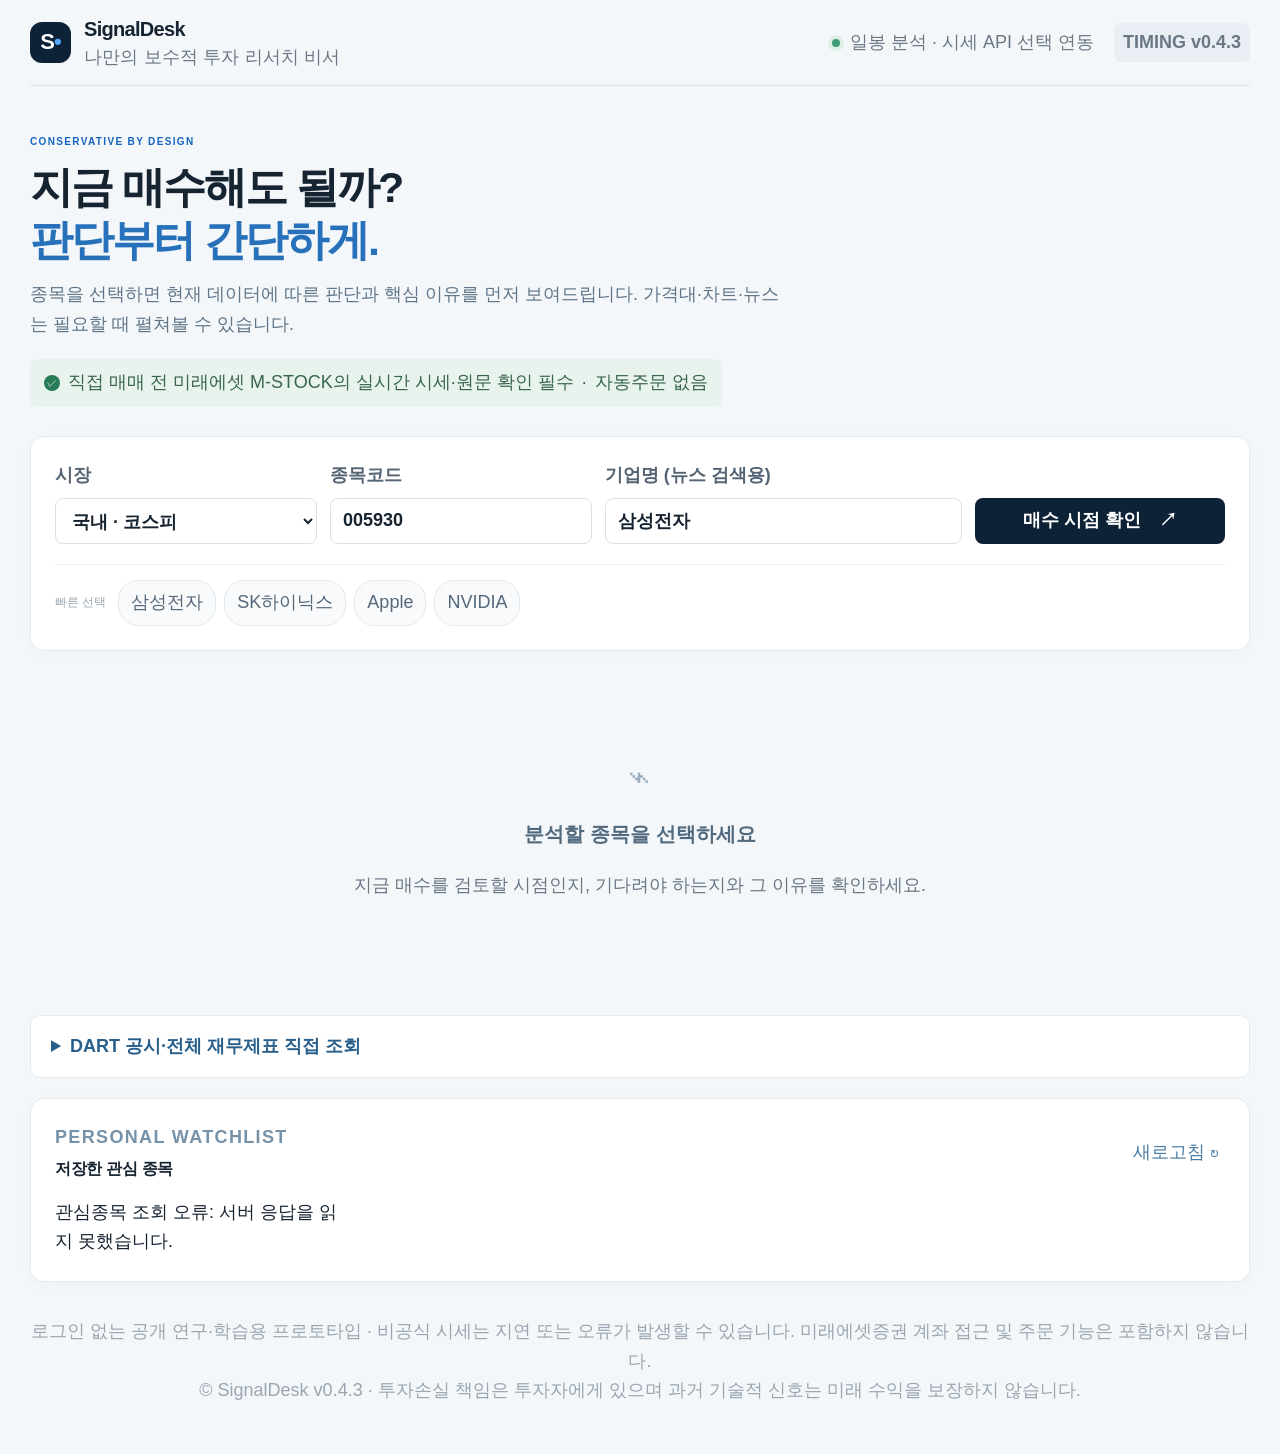
==== commit 2b9b49d4: "Show analysis results progressively and reduce repeated data fetches" ====
--- a/static/index.html
+++ b/static/index.html
@@ -4,13 +4,13 @@
   <meta charset="utf-8"/><meta name="viewport" content="width=device-width, initial-scale=1"/>
   <meta name="color-scheme" content="light"/>
   <title>매수 구간 연구소 | 보수적인 주식 가격 알림 비서</title>
-  <link rel="stylesheet" href="/static/style.css"/>
+  <link rel="stylesheet" href="/static/style.css?v=043"/>
 </head>
 <body>
   <div class="app-shell">
     <header class="topbar">
       <div class="brand"><div class="logo">S<span>•</span></div><div><strong>SignalDesk</strong><small>나만의 보수적 투자 리서치 비서</small></div></div>
-      <div class="top-right"><div class="live-dot"></div><span>일봉 분석 · 시세 API 선택 연동</span><span class="version">TIMING v0.4.2</span></div>
+      <div class="top-right"><div class="live-dot"></div><span>일봉 분석 · 시세 API 선택 연동</span><span class="version">TIMING v0.4.3</span></div>
     </header>
     <main>
       <section class="hero">
@@ -40,13 +40,14 @@
 
       <section class="card loading-state" id="loading-state" role="status" hidden>
         <div class="loading-indicator" aria-hidden="true"></div>
-        <div><strong id="loading-name"></strong><p>차트·재무·기사·공시를 함께 확인하고 있습니다.</p></div>
+        <div><strong id="loading-name"></strong><p id="loading-detail">확정 일봉을 먼저 계산하고, 나머지 자료를 함께 확인합니다.</p></div>
       </section>
       <div id="result-area" hidden>
         <section class="card decision-card" id="decision-card" aria-live="polite">
           <p class="decision-company" id="decision-company"></p>
           <span class="decision-label" id="decision-label"></span>
           <h2 id="decision-headline"></h2>
+          <p class="analysis-progress" id="analysis-progress" role="status" hidden></p>
           <ul class="decision-reasons" id="decision-reasons"></ul>
           <div class="decision-next"><strong>다시 확인할 때</strong><p id="decision-next"></p></div>
           <div class="decision-sources" id="decision-sources" aria-label="판단에 사용한 자료 확인 상태"></div>
@@ -120,12 +121,12 @@
       </section>
       </details>
       <section class="card watchlist-panel"><div class="section-heading"><div><div class="eyebrow">PERSONAL WATCHLIST</div><h3>저장한 관심 종목</h3></div><button class="text-btn" id="refresh-watch" type="button">새로고침 ↻</button></div><div id="watchlist-items" class="watch-items"><div class="subtle">저장된 종목을 불러오는 중…</div></div></section>
-      <footer>로그인 없는 공개 연구·학습용 프로토타입 · 비공식 시세는 지연 또는 오류가 발생할 수 있습니다. 미래에셋증권 계좌 접근 및 주문 기능은 포함하지 않습니다.<br/>© SignalDesk v0.4.2 · 투자손실 책임은 투자자에게 있으며 과거 기술적 신호는 미래 수익을 보장하지 않습니다.</footer>
+      <footer>로그인 없는 공개 연구·학습용 프로토타입 · 비공식 시세는 지연 또는 오류가 발생할 수 있습니다. 미래에셋증권 계좌 접근 및 주문 기능은 포함하지 않습니다.<br/>© SignalDesk v0.4.3 · 투자손실 책임은 투자자에게 있으며 과거 기술적 신호는 미래 수익을 보장하지 않습니다.</footer>
     </main>
   </div>
-  <script defer src="/static/decision.js?v=042"></script>
-  <script defer src="/static/app.js?v=042"></script>
-  <script defer src="/static/qa.js?v=042"></script>
+  <script defer src="/static/decision.js?v=043"></script>
+  <script defer src="/static/app.js?v=043"></script>
+  <script defer src="/static/qa.js?v=043"></script>
   <script defer src="/static/dart.js?v=1"></script>
 </body>
 </html>
--- a/static/style.css
+++ b/static/style.css
@@ -42,6 +42,10 @@
 .decision-card[data-tone="watch"]{border-top-color:var(--blue)}
 .loading-state:not([hidden]){display:flex;align-items:center;gap:18px;margin-bottom:18px}
 .loading-state p{margin:5px 0 0;color:var(--sub)}
+.analysis-progress{padding:12px 14px;margin:12px 0;border-radius:8px;background:#eef5fb;color:#315979;line-height:1.65;overflow-wrap:anywhere}
+.analysis-progress[data-state="error"]{background:#fff4ef;color:#a04d3d}
+.decision-card[data-tone="hold"]{border-top-color:#91a4b5}
+.mini-qa input:disabled,.mini-qa button:disabled{opacity:.65;cursor:wait}
 .loading-indicator{width:28px;height:28px;border:3px solid #dce8f2;border-top-color:var(--blue);border-radius:50%;flex-shrink:0;animation:loading-spin 1s linear infinite}
 @keyframes loading-spin{to{transform:rotate(360deg)}}
 @media(prefers-reduced-motion:reduce){.loading-indicator{animation:none}}
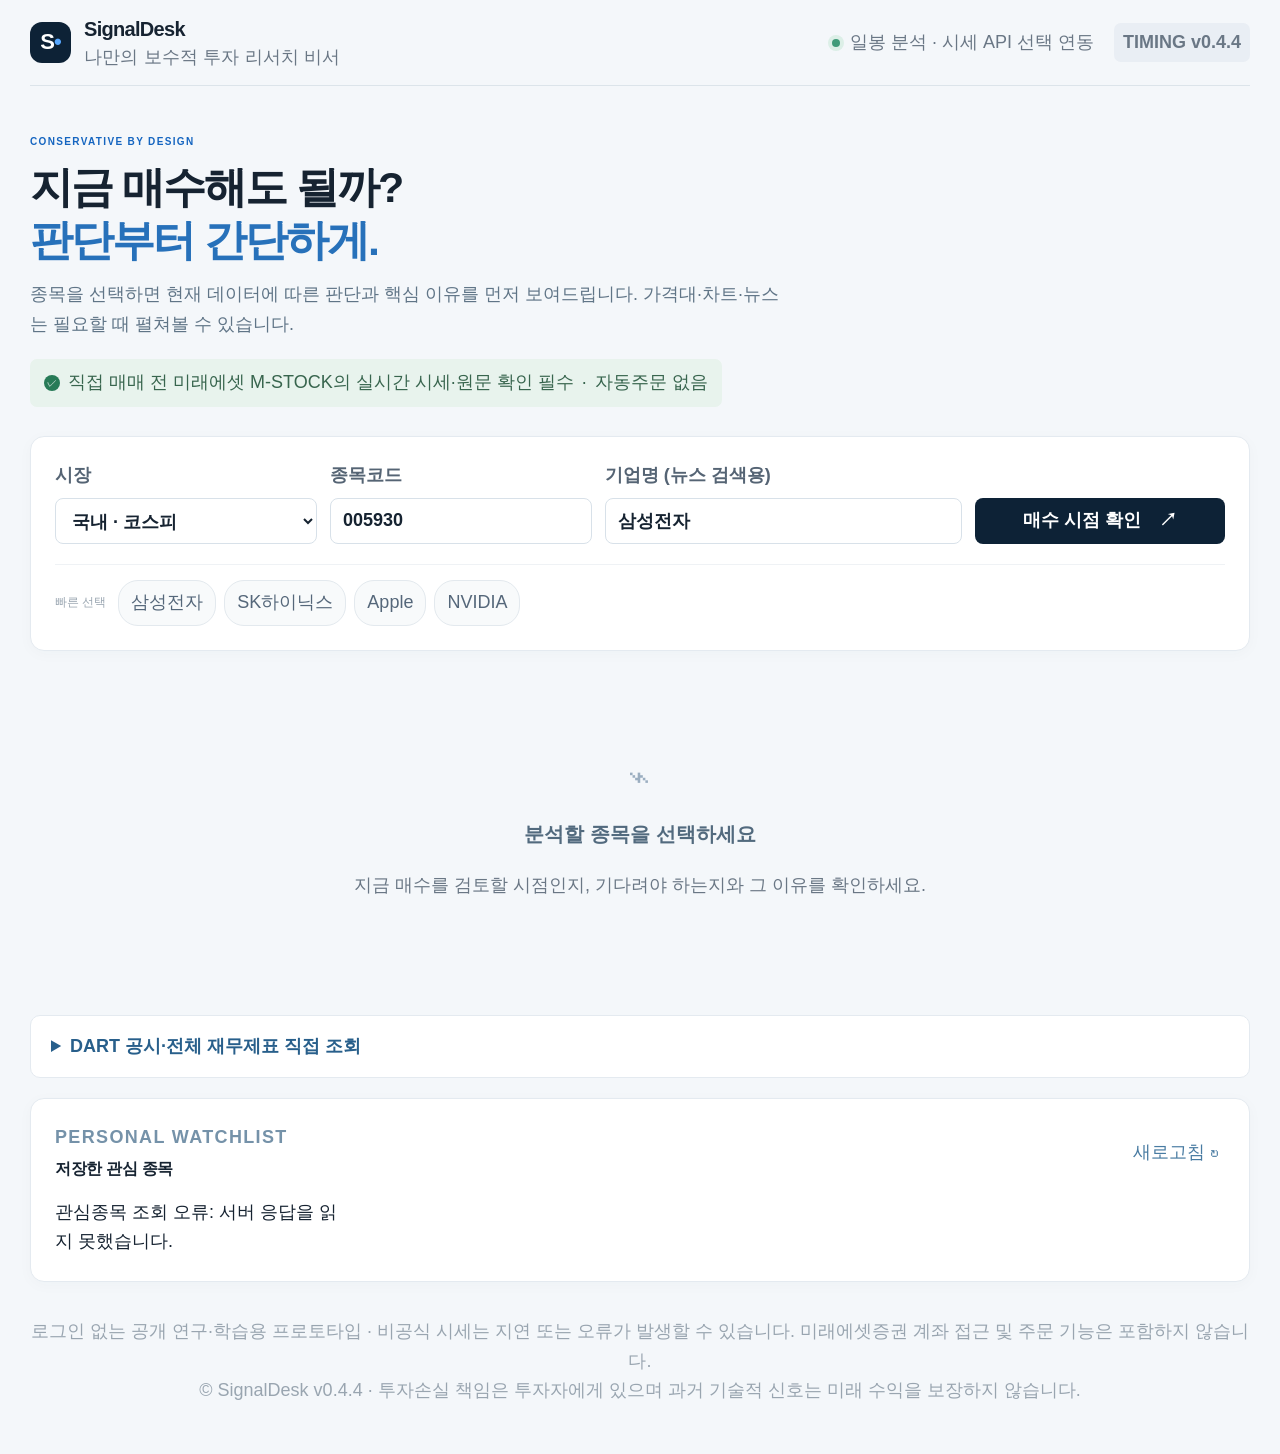
==== commit 62f6256a: "Finish stalled analysis with explicit results and bounded question waits" ====
--- a/static/index.html
+++ b/static/index.html
@@ -4,13 +4,13 @@
   <meta charset="utf-8"/><meta name="viewport" content="width=device-width, initial-scale=1"/>
   <meta name="color-scheme" content="light"/>
   <title>매수 구간 연구소 | 보수적인 주식 가격 알림 비서</title>
-  <link rel="stylesheet" href="/static/style.css?v=043"/>
+  <link rel="stylesheet" href="/static/style.css?v=044"/>
 </head>
 <body>
   <div class="app-shell">
     <header class="topbar">
       <div class="brand"><div class="logo">S<span>•</span></div><div><strong>SignalDesk</strong><small>나만의 보수적 투자 리서치 비서</small></div></div>
-      <div class="top-right"><div class="live-dot"></div><span>일봉 분석 · 시세 API 선택 연동</span><span class="version">TIMING v0.4.3</span></div>
+      <div class="top-right"><div class="live-dot"></div><span>일봉 분석 · 시세 API 선택 연동</span><span class="version">TIMING v0.4.4</span></div>
     </header>
     <main>
       <section class="hero">
@@ -42,12 +42,19 @@
         <div class="loading-indicator" aria-hidden="true"></div>
         <div><strong id="loading-name"></strong><p id="loading-detail">확정 일봉을 먼저 계산하고, 나머지 자료를 함께 확인합니다.</p></div>
       </section>
+      <section class="card analysis-failure" id="analysis-failure" role="alert" hidden>
+        <span class="decision-label">판단 보류</span>
+        <h2>매수 시점을 판단할 자료가 부족합니다</h2>
+        <p id="analysis-failure-detail"></p>
+        <button class="secondary" id="analysis-retry" type="button">다시 분석하기</button>
+      </section>
       <div id="result-area" hidden>
         <section class="card decision-card" id="decision-card" aria-live="polite">
           <p class="decision-company" id="decision-company"></p>
           <span class="decision-label" id="decision-label"></span>
           <h2 id="decision-headline"></h2>
           <p class="analysis-progress" id="analysis-progress" role="status" hidden></p>
+          <p class="analysis-completion" id="analysis-completion" role="status" hidden></p>
           <ul class="decision-reasons" id="decision-reasons"></ul>
           <div class="decision-next"><strong>다시 확인할 때</strong><p id="decision-next"></p></div>
           <div class="decision-sources" id="decision-sources" aria-label="판단에 사용한 자료 확인 상태"></div>
@@ -121,12 +128,12 @@
       </section>
       </details>
       <section class="card watchlist-panel"><div class="section-heading"><div><div class="eyebrow">PERSONAL WATCHLIST</div><h3>저장한 관심 종목</h3></div><button class="text-btn" id="refresh-watch" type="button">새로고침 ↻</button></div><div id="watchlist-items" class="watch-items"><div class="subtle">저장된 종목을 불러오는 중…</div></div></section>
-      <footer>로그인 없는 공개 연구·학습용 프로토타입 · 비공식 시세는 지연 또는 오류가 발생할 수 있습니다. 미래에셋증권 계좌 접근 및 주문 기능은 포함하지 않습니다.<br/>© SignalDesk v0.4.3 · 투자손실 책임은 투자자에게 있으며 과거 기술적 신호는 미래 수익을 보장하지 않습니다.</footer>
+      <footer>로그인 없는 공개 연구·학습용 프로토타입 · 비공식 시세는 지연 또는 오류가 발생할 수 있습니다. 미래에셋증권 계좌 접근 및 주문 기능은 포함하지 않습니다.<br/>© SignalDesk v0.4.4 · 투자손실 책임은 투자자에게 있으며 과거 기술적 신호는 미래 수익을 보장하지 않습니다.</footer>
     </main>
   </div>
-  <script defer src="/static/decision.js?v=043"></script>
-  <script defer src="/static/app.js?v=043"></script>
-  <script defer src="/static/qa.js?v=043"></script>
+  <script defer src="/static/decision.js?v=044"></script>
+  <script defer src="/static/app.js?v=044"></script>
+  <script defer src="/static/qa.js?v=044"></script>
   <script defer src="/static/dart.js?v=1"></script>
 </body>
 </html>
--- a/static/style.css
+++ b/static/style.css
@@ -44,6 +44,11 @@
 .loading-state p{margin:5px 0 0;color:var(--sub)}
 .analysis-progress{padding:12px 14px;margin:12px 0;border-radius:8px;background:#eef5fb;color:#315979;line-height:1.65;overflow-wrap:anywhere}
 .analysis-progress[data-state="error"]{background:#fff4ef;color:#a04d3d}
+.analysis-completion{padding:12px 14px;margin:12px 0;border:1px solid #e9d4b0;border-radius:8px;background:#fff8eb;color:#795e32;line-height:1.65;overflow-wrap:anywhere}
+.analysis-completion[data-state="error"]{background:#fff4ef;border-color:#eccdc3;color:#a04d3d}
+.analysis-failure{margin-bottom:18px;border-top:4px solid #91a4b5;overflow-wrap:anywhere}
+.analysis-failure h2{font-size:26px;line-height:1.4;margin:0 0 12px}
+.analysis-failure p{color:var(--sub);line-height:1.7}
 .decision-card[data-tone="hold"]{border-top-color:#91a4b5}
 .mini-qa input:disabled,.mini-qa button:disabled{opacity:.65;cursor:wait}
 .loading-indicator{width:28px;height:28px;border:3px solid #dce8f2;border-top-color:var(--blue);border-radius:50%;flex-shrink:0;animation:loading-spin 1s linear infinite}
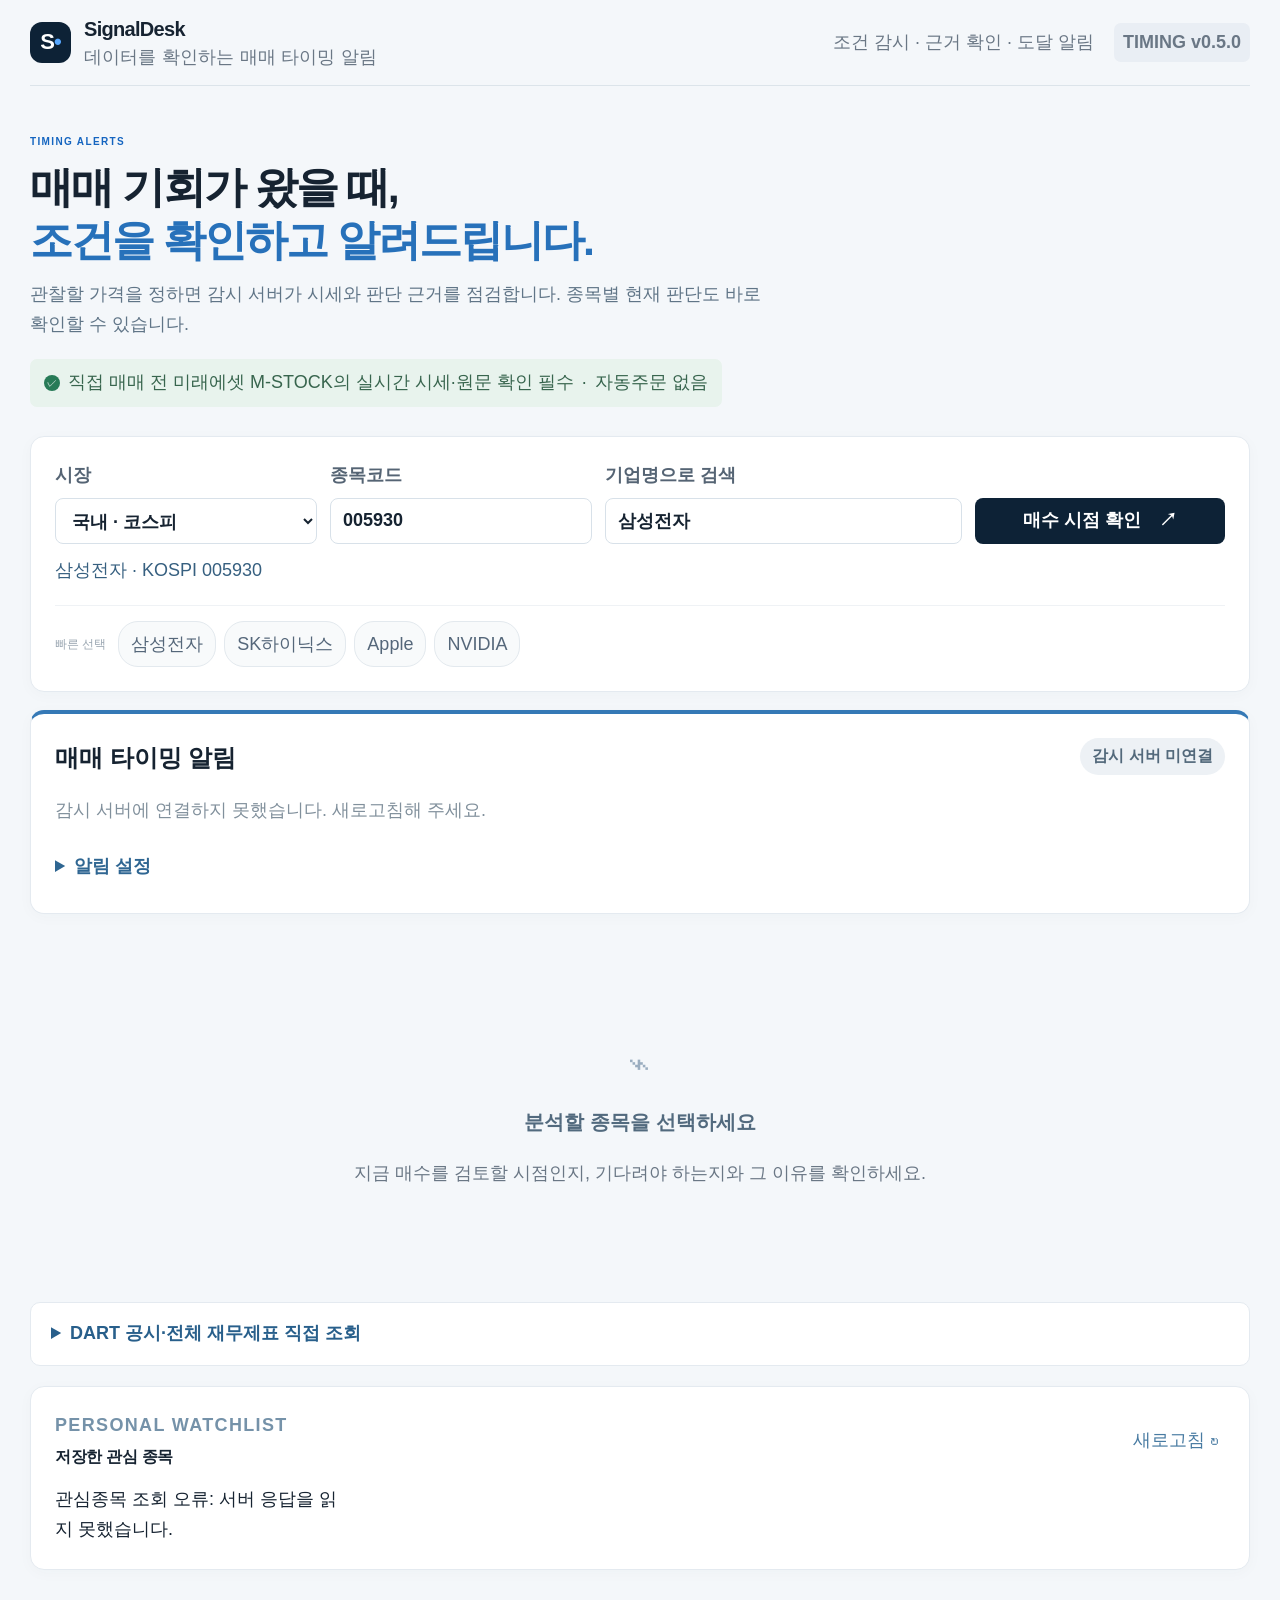
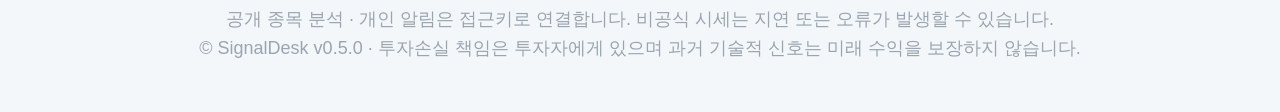
==== commit 9b43f16c: "Add persistent timing alerts and canonical stock selection" ====
--- a/static/index.html
+++ b/static/index.html
@@ -3,36 +3,60 @@
 <head>
   <meta charset="utf-8"/><meta name="viewport" content="width=device-width, initial-scale=1"/>
   <meta name="color-scheme" content="light"/>
-  <title>매수 구간 연구소 | 보수적인 주식 가격 알림 비서</title>
-  <link rel="stylesheet" href="/static/style.css?v=044"/>
+  <title>SignalDesk | 매매 타이밍 알림</title>
+  <link rel="stylesheet" href="/static/style.css?v=050"/>
 </head>
 <body>
   <div class="app-shell">
     <header class="topbar">
-      <div class="brand"><div class="logo">S<span>•</span></div><div><strong>SignalDesk</strong><small>나만의 보수적 투자 리서치 비서</small></div></div>
-      <div class="top-right"><div class="live-dot"></div><span>일봉 분석 · 시세 API 선택 연동</span><span class="version">TIMING v0.4.4</span></div>
+      <div class="brand"><div class="logo">S<span>•</span></div><div><strong>SignalDesk</strong><small>데이터를 확인하는 매매 타이밍 알림</small></div></div>
+      <div class="top-right"><span>조건 감시 · 근거 확인 · 도달 알림</span><span class="version">TIMING v0.5.0</span></div>
     </header>
     <main>
       <section class="hero">
-        <div class="hero-label">CONSERVATIVE BY DESIGN</div>
-        <h1>지금 매수해도 될까?<br/><em>판단부터 간단하게.</em></h1>
-        <p>종목을 선택하면 현재 데이터에 따른 판단과 핵심 이유를 먼저 보여드립니다. 가격대·차트·뉴스는 필요할 때 펼쳐볼 수 있습니다.</p>
+        <div class="hero-label">TIMING ALERTS</div>
+        <h1>매매 기회가 왔을 때,<br/><em>조건을 확인하고 알려드립니다.</em></h1>
+        <p>관찰할 가격을 정하면 감시 서버가 시세와 판단 근거를 점검합니다. 종목별 현재 판단도 바로 확인할 수 있습니다.</p>
         <div class="safety"><span class="shield">✓</span> 직접 매매 전 미래에셋 M-STOCK의 실시간 시세·원문 확인 필수 <span>·</span> 자동주문 없음</div>
       </section>
 
       <section class="search-panel">
         <form id="analyze-form">
           <label>시장<select id="market"><option value="KOSPI">국내 · 코스피</option><option value="KOSDAQ">국내 · 코스닥</option><option value="US">미국 · NYSE/나스닥</option></select></label>
-          <label>종목코드<input id="symbol" required placeholder="예: 005930" maxlength="18" value="005930"/></label>
-          <label class="name-field">기업명 (뉴스 검색용)<input id="company-name" placeholder="예: 삼성전자" maxlength="80" value="삼성전자"/></label>
+          <label>종목코드<input id="symbol" placeholder="예: 005930" maxlength="18" value="005930" autocomplete="off" spellcheck="false" role="combobox" aria-autocomplete="list" aria-controls="stock-suggestions" aria-expanded="false" aria-describedby="stock-search-status"/></label>
+          <label class="name-field">기업명으로 검색<input id="company-name" placeholder="삼성전자 · SK하이닉스 · Apple" maxlength="80" value="삼성전자" autocomplete="off" spellcheck="false" role="combobox" aria-autocomplete="list" aria-controls="stock-suggestions" aria-expanded="false" aria-describedby="stock-search-status"/></label>
           <button id="analyze-btn" class="primary" type="submit">매수 시점 확인 <span>↗</span></button>
         </form>
+        <ul id="stock-suggestions" class="stock-suggestions" role="listbox" aria-label="검색한 종목" hidden></ul>
+        <p id="stock-search-status" class="stock-search-status" role="status" aria-live="polite">삼성전자 · KOSPI 005930</p>
         <div class="quick-picks"><span>빠른 선택</span>
           <button type="button" data-market="KOSPI" data-symbol="005930" data-name="삼성전자">삼성전자</button>
           <button type="button" data-market="KOSPI" data-symbol="000660" data-name="SK하이닉스">SK하이닉스</button>
           <button type="button" data-market="US" data-symbol="AAPL" data-name="Apple">Apple</button>
           <button type="button" data-market="US" data-symbol="NVDA" data-name="NVIDIA">NVIDIA</button>
         </div>
+      </section>
+
+      <section class="card timing-alerts" aria-labelledby="alerts-heading">
+        <div class="section-heading"><h2 id="alerts-heading">매매 타이밍 알림</h2><span id="alerts-status" class="monitor-badge" data-state="offline" role="status">감시 서버 미연결</span></div>
+        <p id="alerts-status-detail" class="subtle">감시 서버의 연결 상태를 확인합니다.</p>
+        <details id="alerts-settings" class="alert-settings"><summary>알림 설정</summary>
+        <p class="alert-selected" id="alerts-selected">위에서 종목을 선택하고 관찰할 가격을 입력하세요.</p>
+        <p id="alerts-plan-source" class="small-note" hidden></p>
+        <form id="alerts-form">
+          <fieldset class="alert-price-group"><legend>매수 관찰 구간</legend><div class="alert-price-pair"><label>하한<input id="alert-buy-lower" type="number" min="0.01" step="any" inputmode="decimal" placeholder="선택"/></label><span aria-hidden="true">~</span><label>상한<input id="alert-buy-upper" type="number" min="0.01" step="any" inputmode="decimal" placeholder="선택"/></label></div></fieldset>
+          <label>매도 관찰 가격 (이상)<input id="alert-sell" type="number" min="0.01" step="0.01" inputmode="decimal" placeholder="선택"/></label>
+          <label>손절 관찰 가격 (이하)<input id="alert-stop" type="number" min="0.01" step="0.01" inputmode="decimal" placeholder="선택"/></label>
+          <button id="alerts-save" class="primary" type="submit" disabled>알림 감시 등록</button>
+        </form>
+        <p class="small-note">매수 알림은 가격 도달과 함께 차트·실적·뉴스·공시·미국 경제 조건을 확인합니다. 매도·손절은 직접 정한 가격 도달 알림입니다.</p>
+        <p class="small-note">15초 간격으로 분봉 시세를 확인합니다. 순간적인 가격 통과는 놓칠 수 있습니다.</p>
+        <p id="alerts-message" class="alerts-message" role="status" aria-live="polite" hidden></p>
+        <details class="alert-connection"><summary>내 알림 연결</summary><form id="alerts-access-form"><label>개인 알림 접근키<input id="alerts-access-token" type="password" maxlength="512" autocomplete="off" spellcheck="false" placeholder="감시 서버에 설정한 접근키"/></label><button type="submit" class="secondary">연결</button><button id="alerts-disconnect" type="button" class="text-btn">연결 해제</button></form><p class="small-note">접근키는 이 탭의 세션에만 보관합니다. 휴대폰 알림은 감시 서버에 설정된 텔레그램으로 전송됩니다.</p></details>
+        <div class="alert-list-heading"><h3>감시 중인 조건</h3><button id="alerts-refresh" class="text-btn" type="button">새로고침 ↻</button></div>
+        <div id="alerts-rules" class="alert-rules"><p class="subtle">내 알림을 연결하면 등록한 감시 조건이 표시됩니다.</p></div>
+        <details class="alert-history"><summary>최근 도달 알림</summary><div id="alerts-events"><p class="subtle">내 알림 연결 후 확인할 수 있습니다.</p></div></details>
+        </details>
       </section>
 
       <div id="app-message" role="status" class="notice" hidden></div>
@@ -60,6 +84,7 @@
           <div class="decision-sources" id="decision-sources" aria-label="판단에 사용한 자료 확인 상태"></div>
           <p class="small-note" id="decision-asof"></p>
           <a class="guide-link" id="decision-source-link" target="_blank" rel="noopener noreferrer"></a>
+          <button id="alerts-use-analysis" class="secondary analysis-alert-button" type="button" hidden>분석 가격대로 감시 설정</button>
         </section>
         <section class="card mini-qa" aria-labelledby="qa-heading">
           <h3 id="qa-heading">이 종목에 질문하기</h3>
@@ -128,12 +153,14 @@
       </section>
       </details>
       <section class="card watchlist-panel"><div class="section-heading"><div><div class="eyebrow">PERSONAL WATCHLIST</div><h3>저장한 관심 종목</h3></div><button class="text-btn" id="refresh-watch" type="button">새로고침 ↻</button></div><div id="watchlist-items" class="watch-items"><div class="subtle">저장된 종목을 불러오는 중…</div></div></section>
-      <footer>로그인 없는 공개 연구·학습용 프로토타입 · 비공식 시세는 지연 또는 오류가 발생할 수 있습니다. 미래에셋증권 계좌 접근 및 주문 기능은 포함하지 않습니다.<br/>© SignalDesk v0.4.4 · 투자손실 책임은 투자자에게 있으며 과거 기술적 신호는 미래 수익을 보장하지 않습니다.</footer>
+      <footer>공개 종목 분석 · 개인 알림은 접근키로 연결합니다. 비공식 시세는 지연 또는 오류가 발생할 수 있습니다.<br/>© SignalDesk v0.5.0 · 투자손실 책임은 투자자에게 있으며 과거 기술적 신호는 미래 수익을 보장하지 않습니다.</footer>
     </main>
   </div>
-  <script defer src="/static/decision.js?v=044"></script>
-  <script defer src="/static/app.js?v=044"></script>
-  <script defer src="/static/qa.js?v=044"></script>
+  <script defer src="/static/decision.js?v=050"></script>
+  <script defer src="/static/app.js?v=050"></script>
+  <script defer src="/static/stock-search.js?v=050"></script>
+  <script defer src="/static/alerts.js?v=050"></script>
+  <script defer src="/static/qa.js?v=050"></script>
   <script defer src="/static/dart.js?v=1"></script>
 </body>
 </html>
--- a/static/style.css
+++ b/static/style.css
@@ -86,4 +86,49 @@
 .watch-card form label{min-width:0}
 .watch-card form input{width:100%}
 
+.stock-search-status{margin:12px 0 0;color:#376080;overflow-wrap:anywhere}
+.timing-alerts{margin:18px 0 24px;border-top:4px solid #3579b6;overflow-wrap:anywhere}
+.timing-alerts>.section-heading{align-items:flex-start;flex-wrap:wrap}
+.timing-alerts h2{font-size:24px;margin:0}
+.alert-settings>summary{cursor:pointer;font-weight:700;color:#2f6692;padding:8px 0}
+.analysis-alert-button{display:block;margin-top:18px;white-space:normal;height:auto;padding:10px 17px}
+.analysis-alert-button[hidden]{display:none}
+.monitor-badge{display:inline-flex;align-items:center;border-radius:20px;padding:5px 12px;background:#edf1f5;color:#53697b;font-size:16px;font-weight:700}
+.monitor-badge[data-state="running"]{background:#e8f5ee;color:#276a47}
+.monitor-badge[data-state="blocked"]{background:#fff4df;color:#88611e}
+.alert-selected{margin:18px 0 14px;font-weight:700;color:#365c7a}
+#alerts-form{display:grid;grid-template-columns:minmax(0,1.55fr) repeat(2,minmax(0,1fr));gap:14px;align-items:end}
+#alerts-form>label,#alerts-form fieldset{min-width:0}
+#alerts-form>.primary{grid-column:1/-1;justify-self:start;padding:0 25px}
+.alert-price-group{border:0;padding:0;margin:0}
+.alert-price-group legend{font-size:18px;font-weight:700;color:#556474;margin-bottom:7px}
+.alert-price-pair{display:grid;grid-template-columns:minmax(0,1fr) auto minmax(0,1fr);gap:7px;align-items:end}
+.alert-price-pair>span{padding-bottom:10px;color:#81909c}
+.timing-alerts input{width:100%}
+.alert-connection,.alert-history{border-top:1px solid #e5edf3;margin-top:18px;padding-top:15px}
+.alert-connection summary,.alert-history summary{cursor:pointer;color:#365c7a;font-weight:700}
+#alerts-access-form{display:flex;gap:10px;align-items:end;flex-wrap:wrap;margin-top:14px}
+#alerts-access-form label{flex:1;min-width:200px}
+.alert-list-heading{display:flex;gap:12px;justify-content:space-between;align-items:center;margin:22px 0 12px}
+.alert-list-heading h3{margin:0}
+.alert-rules{display:grid;grid-template-columns:repeat(2,minmax(0,1fr));gap:10px}
+.alert-rule,.alert-event{border:1px solid #e2eaf1;border-radius:10px;padding:14px;min-width:0}
+.alert-rule strong,.alert-event strong{display:block;color:#294f6e}
+.alert-rule p,.alert-event p{margin:6px 0;font-size:16px;color:#536c7f}
+.alert-rule[data-state="blocked"]{background:#fffbf3}
+.alert-rule[data-state="paused"]{background:#f5f7f9}
+.alert-rule-actions{display:flex;gap:10px;margin-top:12px}
+.alert-rule-actions button{border:1px solid #d6e2eb;border-radius:7px;padding:5px 12px;color:#365c7a;background:#f6f9fc}
+.alert-event{margin-top:10px}
+.alerts-message{padding:12px 14px;border-radius:8px;background:#edf6ef;color:#326044}
+.alerts-message[data-state="error"]{background:#fff4ef;color:#9a4f3c}
+.timing-alerts button:disabled{opacity:.55;cursor:not-allowed}
+@media(max-width:760px){#alerts-form{grid-template-columns:repeat(2,minmax(0,1fr))}#alerts-form>.alert-price-group,#alerts-form>.primary{grid-column:1/-1}#alerts-form>.primary{width:100%;justify-self:stretch}.alert-rules{grid-template-columns:1fr}.timing-alerts h2{font-size:22px}.alert-rule-actions{flex-wrap:wrap}}
+.stock-search-status[data-state="error"]{color:#a04d3d}
+.stock-suggestions{list-style:none;margin:12px 0 0;padding:4px;border:1px solid #c9dae8;border-radius:9px;background:#fff;max-height:285px;overflow:auto}
+.stock-suggestions [role="option"]{padding:10px 12px;min-height:48px;border-radius:6px;cursor:pointer;display:flex;align-items:center;justify-content:space-between;gap:12px}
+.stock-suggestions [role="option"]:hover,.stock-suggestions [aria-selected="true"]{background:#eaf3fc;color:#215f94}
+.stock-suggestions small{color:#61788a;white-space:nowrap}
+@media(max-width:640px){.stock-suggestions [role="option"]{align-items:flex-start;flex-direction:column;gap:1px}.stock-suggestions small{white-space:normal}}
+
 .dart-panel{margin:18px 0 24px}.dart-panel h2{font-size:24px;margin:5px 0}.dart-controls{display:grid;grid-template-columns:repeat(3,minmax(0,1fr));gap:14px;align-items:end;margin:20px 0}.dart-controls button{white-space:normal;height:auto;min-height:48px}.dart-status{padding:12px;border-radius:8px;background:#eef5fb;color:#315979}.dart-results{display:grid;gap:26px}.dart-results>section{min-width:0}.dart-results .section-heading{align-items:start;flex-wrap:wrap}.dart-results .section-heading button{white-space:normal;text-align:left;font-size:18px}.dart-basis{margin:14px 0;border:1px solid #dbe5ee;border-radius:9px;padding:12px}.dart-basis>summary{font-weight:700;cursor:pointer}.dart-sheet{margin-top:12px}.dart-sheet>summary{padding:8px;background:#f3f7fb;cursor:pointer}.dart-source-note{padding:12px;margin-top:12px;background:#fff7e7;border-radius:8px}.dart-source-note p{margin:5px 0}.dart-table-wrap{overflow-x:auto;max-width:100%;margin-top:8px}.dart-table{border-collapse:collapse;width:100%;min-width:1200px;font-size:18px}.dart-table caption{text-align:left;padding:10px 0;color:#536d81}.dart-table th,.dart-table td{padding:12px;border:1px solid #dce5ed;vertical-align:top;text-align:left}.dart-table thead th{background:#edf4fa;white-space:nowrap}.dart-table tbody th{min-width:210px;font-weight:600}.dart-table td{min-width:125px}.dart-table small{display:block;color:#63788a;margin-top:7px;font-weight:400;overflow-wrap:anywhere}.dart-amount{white-space:nowrap;font-variant-numeric:tabular-nums}.dart-table a,.dart-disclosure a{color:#24699e}.dart-disclosures{max-height:650px;overflow:auto;margin:14px 0}.dart-disclosure{padding:14px 4px;border-bottom:1px solid #e4eaf0}.dart-disclosure h4{margin:0;font-size:18px}.dart-disclosure p{margin:7px 0 0;color:#667c8e;overflow-wrap:anywhere}.dart-disclosure a{text-decoration:none}.dart-disclosure a:hover{text-decoration:underline}.dart-page-actions{display:flex;gap:12px;flex-wrap:wrap}.dart-page-actions button{white-space:normal;height:auto;padding-top:8px;padding-bottom:8px}.dart-panel [role=status]{overflow-wrap:anywhere}@media(max-width:760px){.dart-controls{grid-template-columns:repeat(2,minmax(0,1fr))}.dart-controls button{grid-column:1/-1}.dart-table{min-width:1050px}.dart-results .section-heading{flex-direction:column;gap:6px}}@media(max-width:420px){.dart-controls{grid-template-columns:1fr}}
